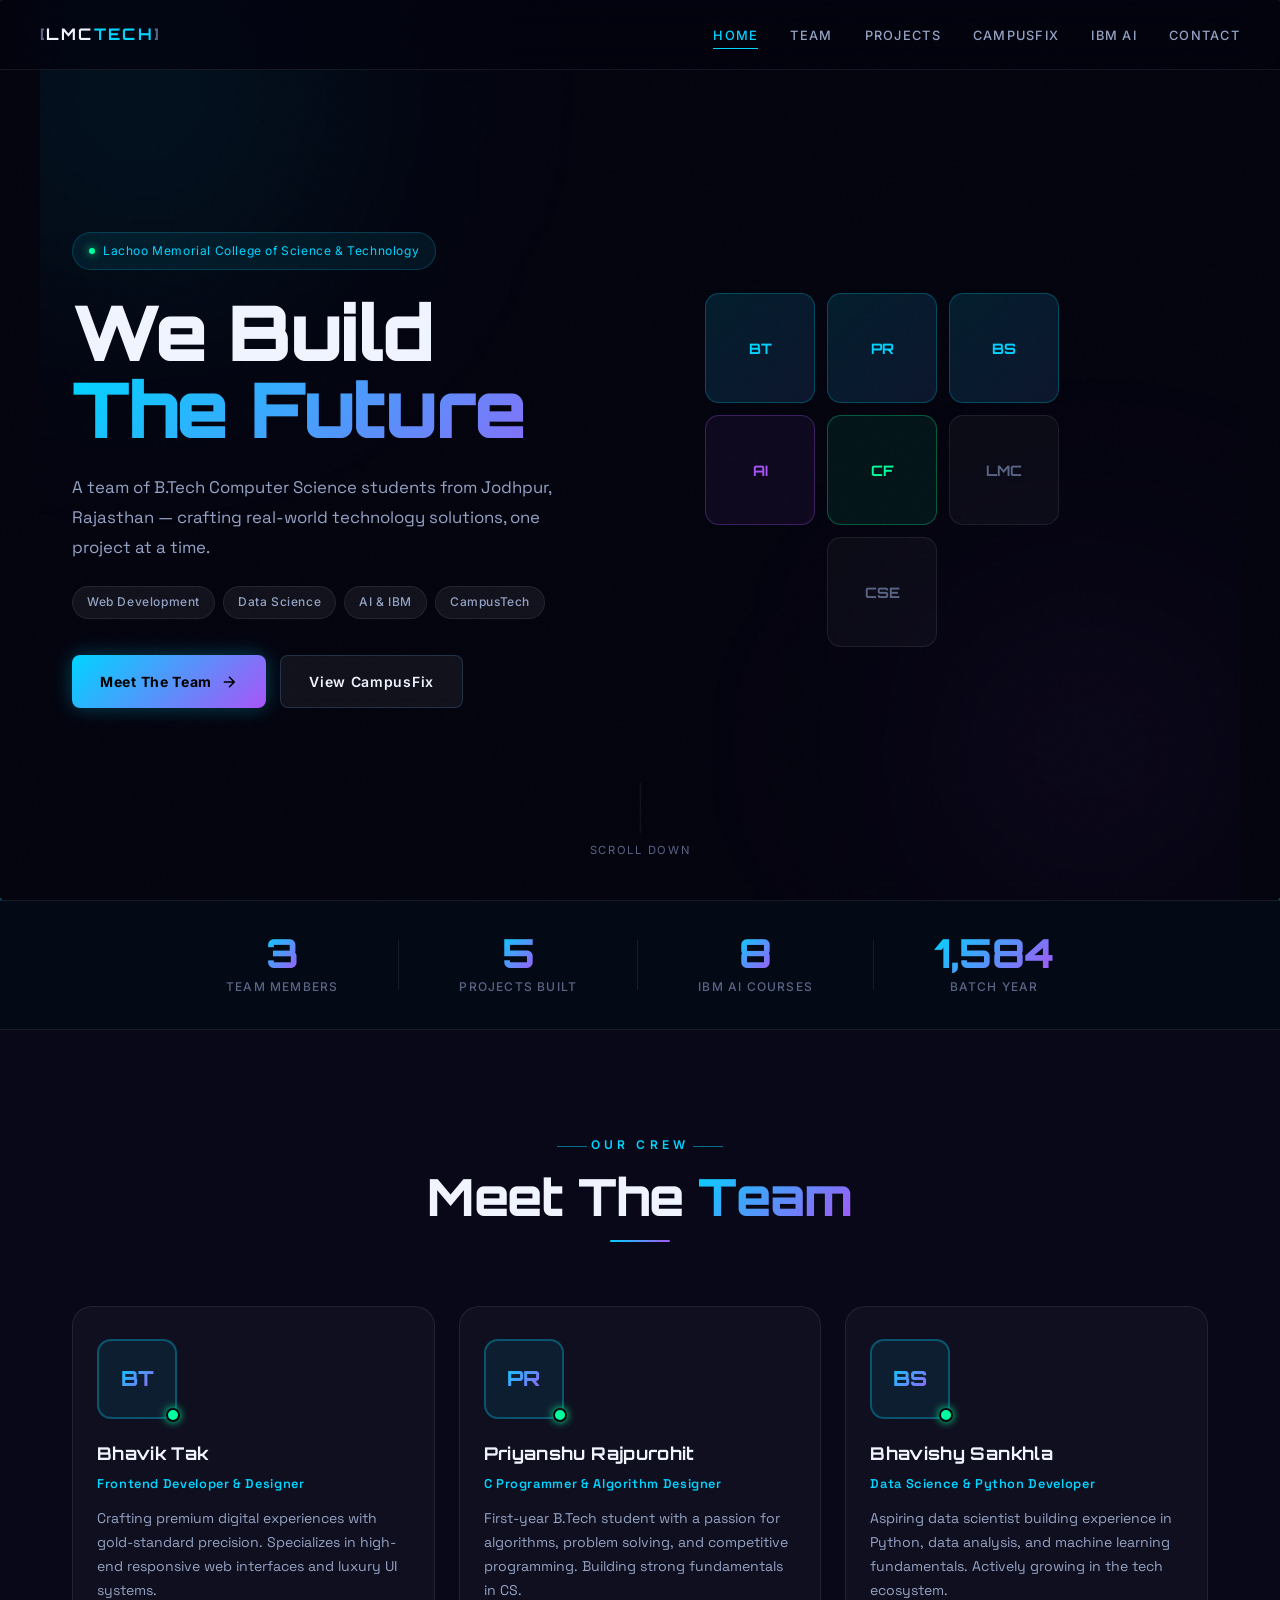
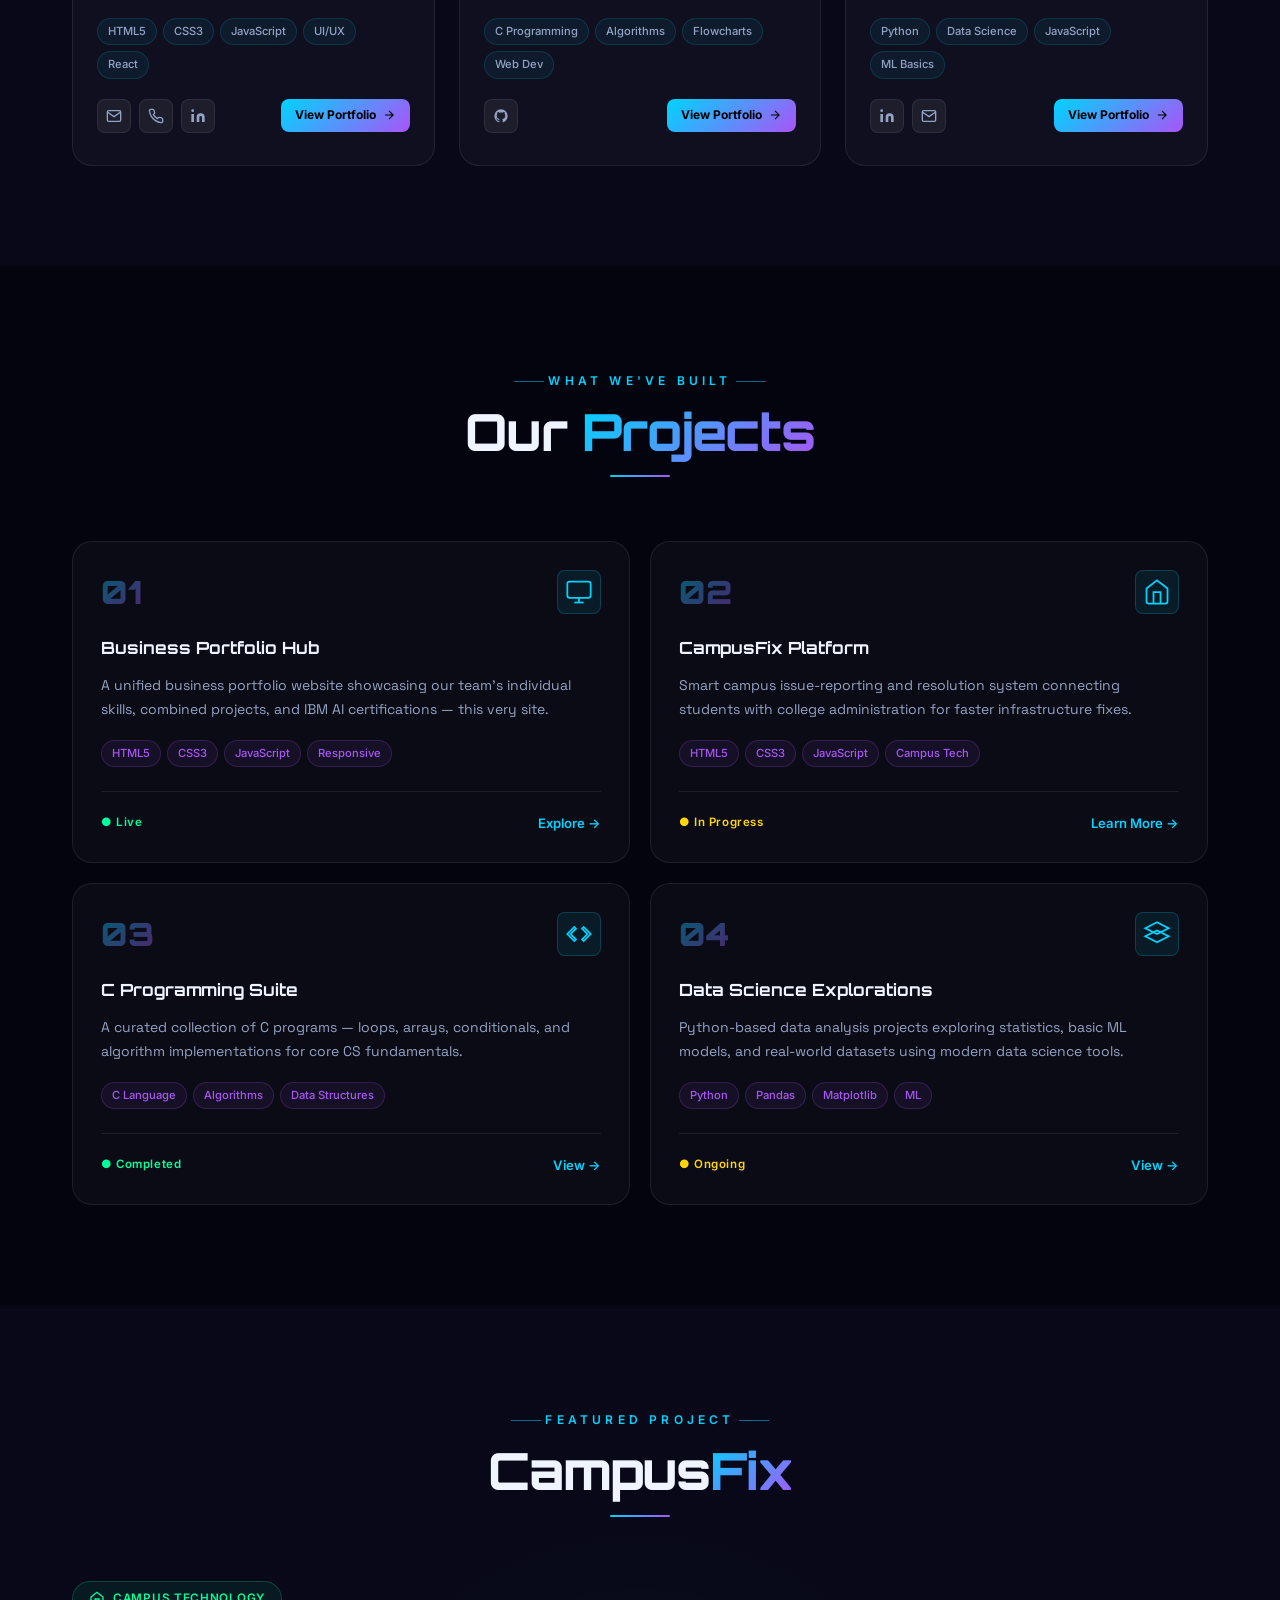
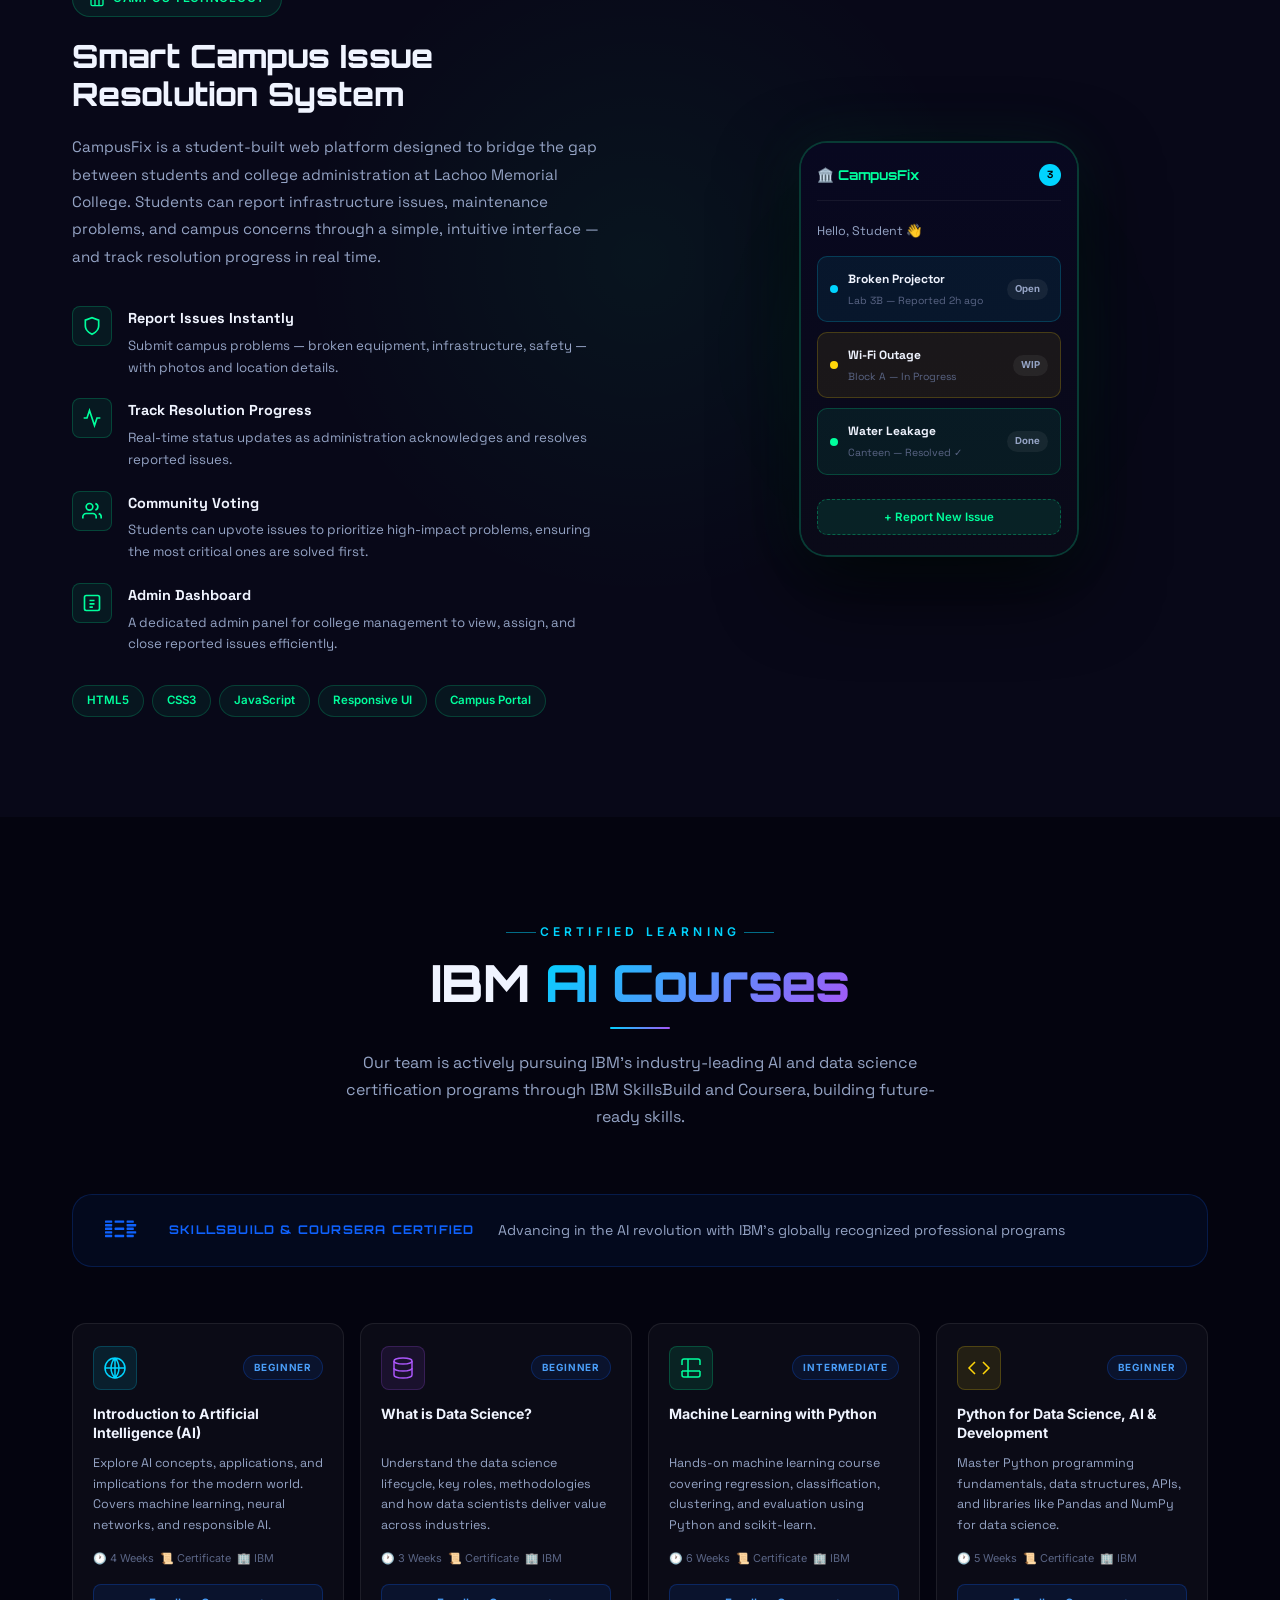
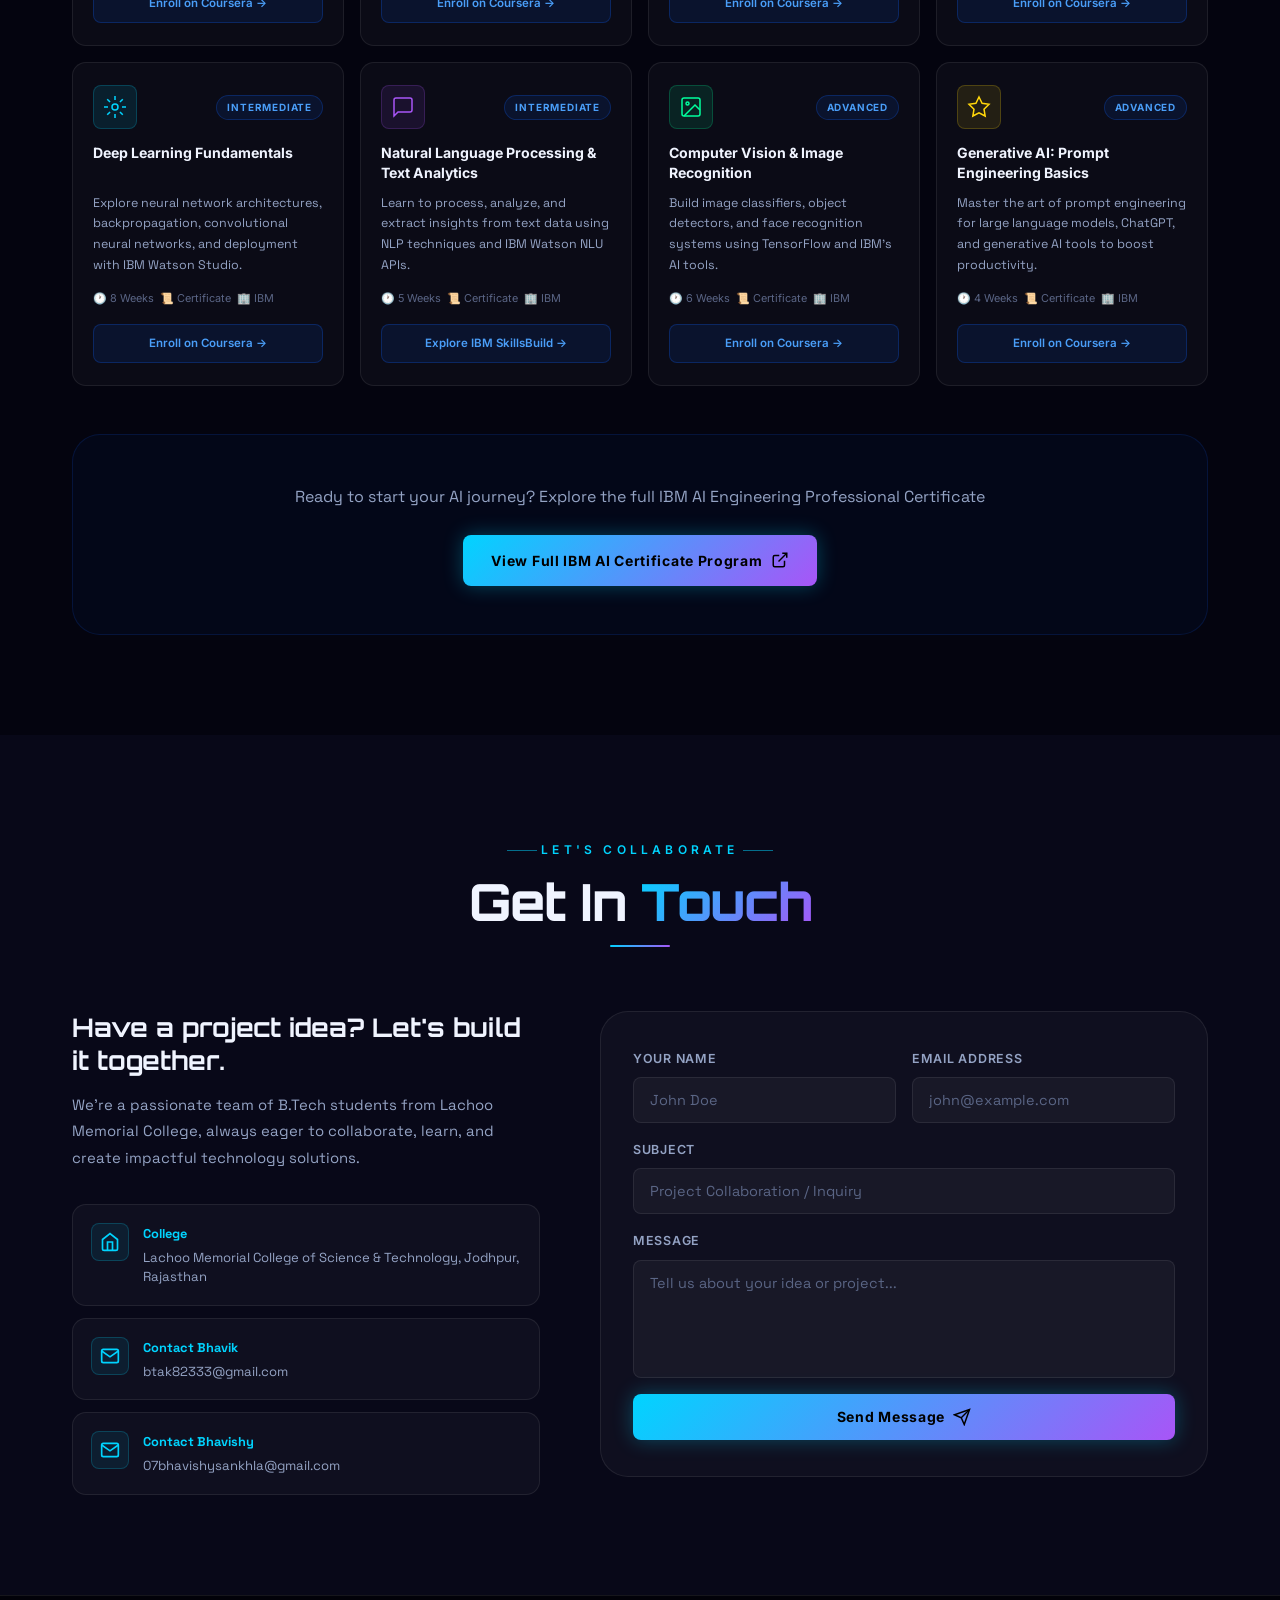
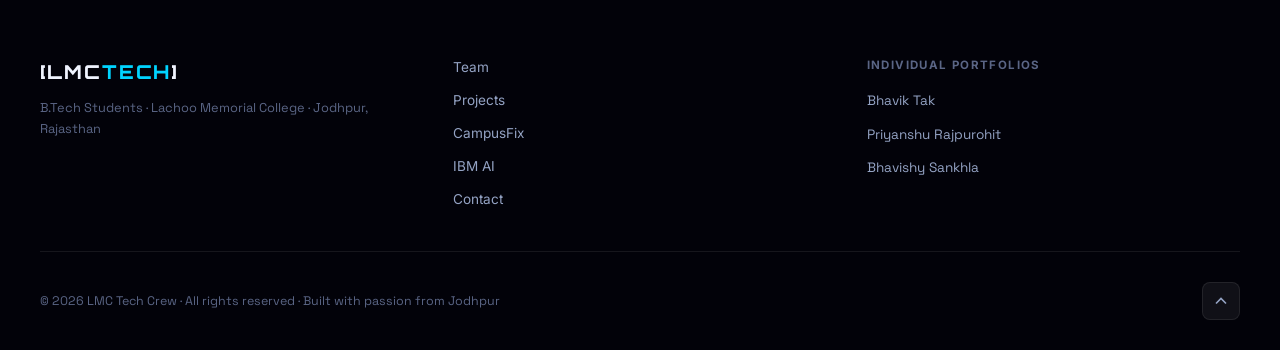
==== index.html @ cae0af3b "Add files via upload" ====
<!DOCTYPE html>
<html lang="en">

<head>
  <meta charset="UTF-8" />
  <meta name="viewport" content="width=device-width, initial-scale=1.0" />
  <title>LMC Tech Crew | B.Tech Business Portfolio — Lachoo Memorial College</title>
  <meta name="description"
    content="Business portfolio of B.Tech students from Lachoo Memorial College, Jodhpur — Bhavik Tak, Priyanshu Rajpurohit, Bhavishy Sankhla. Featuring CampusFix and IBM AI Certifications." />
  <meta name="keywords" content="Lachoo Memorial College, B.Tech, Portfolio, CampusFix, IBM AI, Jodhpur, Rajasthan" />
  <meta name="author" content="LMC Tech Crew" />

  <!-- Google Fonts -->
  <link rel="preconnect" href="https://fonts.googleapis.com" />
  <link rel="preconnect" href="https://fonts.gstatic.com" crossorigin />
  <link
    href="https://fonts.googleapis.com/css2?family=Orbitron:wght@400;500;600;700;800;900&family=Inter:wght@300;400;500;600;700&family=Space+Grotesk:wght@300;400;500;600;700&display=swap"
    rel="stylesheet" />

  <link rel="stylesheet" href="style.css" />
</head>

<body>

  <!-- ── LOADING SCREEN ─────────────────────────────────────── -->
  <div id="loader" class="loader">
    <div class="loader-hex-wrap">
      <div class="loader-hex"></div>
      <div class="loader-hex"></div>
      <div class="loader-hex"></div>
    </div>
    <p class="loader-label">LMC<span class="accent">TECH</span></p>
    <div class="loader-bar">
      <div class="loader-progress" id="loaderProgress"></div>
    </div>
  </div>

  <!-- ── CUSTOM CURSOR ──────────────────────────────────────── -->
  <div class="cursor-dot" id="cursorDot"></div>
  <div class="cursor-ring" id="cursorRing"></div>

  <!-- ── ANIMATED BG GRID ───────────────────────────────────── -->
  <canvas id="bgCanvas"></canvas>

  <!-- ── NAVBAR ─────────────────────────────────────────────── -->
  <nav class="navbar" id="navbar">
    <div class="nav-inner">
      <a href="#home" class="nav-logo" id="navLogo">
        <span class="logo-bracket">[</span>LMC<span class="logo-accent">TECH</span><span class="logo-bracket">]</span>
      </a>
      <ul class="nav-links" id="navLinks">
        <li><a href="#home" class="nav-link active" data-text="Home">Home</a></li>
        <li><a href="#team" class="nav-link" data-text="Team">Team</a></li>
        <li><a href="#projects" class="nav-link" data-text="Projects">Projects</a></li>
        <li><a href="#campusfix" class="nav-link" data-text="CampusFix">CampusFix</a></li>
        <li><a href="#ibm" class="nav-link" data-text="IBM AI">IBM AI</a></li>
        <li><a href="#contact" class="nav-link" data-text="Contact">Contact</a></li>
      </ul>
      <button class="hamburger" id="hamburger" aria-label="Toggle navigation">
        <span></span><span></span><span></span>
      </button>
    </div>
  </nav>

  <!-- ── HERO ───────────────────────────────────────────────── -->
  <section id="home" class="hero">
    <div class="hero-noise"></div>
    <div class="hero-glow hero-glow-1"></div>
    <div class="hero-glow hero-glow-2"></div>

    <div class="hero-content">
      <div class="hero-badge reveal-up">
        <span class="badge-dot"></span>
        Lachoo Memorial College of Science &amp; Technology
      </div>
      <h1 class="hero-title reveal-up">
        <span class="title-line">We Build</span>
        <span class="title-line gradient-text">The Future</span>
      </h1>
      <p class="hero-sub reveal-up">
        A team of B.Tech Computer Science students from Jodhpur, Rajasthan — crafting real-world technology solutions,
        one project at a time.
      </p>
      <div class="hero-tags reveal-up">
        <span class="hero-tag">Web Development</span>
        <span class="hero-tag">Data Science</span>
        <span class="hero-tag">AI &amp; IBM</span>
        <span class="hero-tag">CampusTech</span>
      </div>
      <div class="hero-cta reveal-up">
        <a href="#team" class="btn btn-primary" id="heroMeetTeam">
          <span>Meet The Team</span>
          <svg width="18" height="18" viewBox="0 0 24 24" fill="none" stroke="currentColor" stroke-width="2">
            <path d="M5 12h14M12 5l7 7-7 7" />
          </svg>
        </a>
        <a href="#campusfix" class="btn btn-ghost" id="heroViewProject">View CampusFix</a>
      </div>
    </div>

    <div class="hero-visual">
      <div class="hex-grid">
        <div class="hex h1 active"><span>BT</span></div>
        <div class="hex h2 active"><span>PR</span></div>
        <div class="hex h3 active"><span>BS</span></div>
        <div class="hex h4"><span>AI</span></div>
        <div class="hex h5"><span>CF</span></div>
        <div class="hex h6"><span>LMC</span></div>
        <div class="hex h7"><span>CSE</span></div>
      </div>
    </div>

    <div class="hero-scroll">
      <div class="scroll-track">
        <div class="scroll-thumb"></div>
      </div>
      <span>Scroll Down</span>
    </div>
  </section>

  <!-- ── STATS BAND ─────────────────────────────────────────── -->
  <div class="stats-band">
    <div class="stats-band-inner">
      <div class="stat-box">
        <span class="stat-num" data-target="3">0</span>
        <span class="stat-lbl">Team Members</span>
      </div>
      <div class="stat-sep"></div>
      <div class="stat-box">
        <span class="stat-num" data-target="5">0</span>
        <span class="stat-lbl">Projects Built</span>
      </div>
      <div class="stat-sep"></div>
      <div class="stat-box">
        <span class="stat-num" data-target="8">0</span>
        <span class="stat-lbl">IBM AI Courses</span>
      </div>
      <div class="stat-sep"></div>
      <div class="stat-box">
        <span class="stat-num" data-target="2025">0</span>
        <span class="stat-lbl">Batch Year</span>
      </div>
    </div>
  </div>

  <!-- ── TEAM ───────────────────────────────────────────────── -->
  <section id="team" class="section team-section">
    <div class="container">
      <div class="section-header">
        <p class="section-eyebrow">Our Crew</p>
        <h2 class="section-title">Meet The <span class="gradient-text">Team</span></h2>
        <div class="section-line"></div>
      </div>

      <div class="team-grid">

        <!-- Bhavik -->
        <div class="member-card animate-in" id="memberBhavik">
          <div class="member-card-glow"></div>
          <div class="member-avatar-wrap">
            <div class="member-avatar">
              <div class="avatar-hex">BT</div>
            </div>
            <div class="member-status online"></div>
          </div>
          <div class="member-info">
            <h3 class="member-name">Bhavik Tak</h3>
            <p class="member-role">Frontend Developer &amp; Designer</p>
            <p class="member-bio">Crafting premium digital experiences with gold-standard precision. Specializes in
              high-end responsive web interfaces and luxury UI systems.</p>
            <div class="member-skills">
              <span>HTML5</span><span>CSS3</span><span>JavaScript</span><span>UI/UX</span><span>React</span>
            </div>
            <div class="member-links">
              <a href="mailto:btak82333@gmail.com" class="member-link-btn" aria-label="Email Bhavik">
                <svg width="16" height="16" viewBox="0 0 24 24" fill="none" stroke="currentColor" stroke-width="2">
                  <path d="M4 4h16c1.1 0 2 .9 2 2v12c0 1.1-.9 2-2 2H4c-1.1 0-2-.9-2-2V6c0-1.1.9-2 2-2z" />
                  <polyline points="22,6 12,13 2,6" />
                </svg>
              </a>
              <a href="tel:+918209991955" class="member-link-btn" aria-label="Call Bhavik">
                <svg width="16" height="16" viewBox="0 0 24 24" fill="none" stroke="currentColor" stroke-width="2">
                  <path
                    d="M22 16.92v3a2 2 0 01-2.18 2 19.79 19.79 0 01-8.63-3.07 19.5 19.5 0 01-6-6A19.79 19.79 0 012.12 4.18 2 2 0 014.11 2h3a2 2 0 012 1.72c.127.96.361 1.903.7 2.81a2 2 0 01-.45 2.11L8.09 9.91a16 16 0 006 6l1.27-1.27a2 2 0 012.11-.45c.907.339 1.85.573 2.81.7A2 2 0 0122 16.92z" />
                </svg>
              </a>
              <a href="https://www.linkedin.com/in/bhavik-tak-0ba9a540b" target="_blank" class="member-link-btn"
                aria-label="LinkedIn Bhavik">
                <svg width="16" height="16" viewBox="0 0 24 24" fill="currentColor">
                  <path d="M16 8a6 6 0 016 6v7h-4v-7a2 2 0 00-2-2 2 2 0 00-2 2v7h-4v-7a6 6 0 016-6zM2 9h4v12H2z" />
                  <circle cx="4" cy="4" r="2" />
                </svg>
              </a>
<a href="../bhavik%20prtfolio/index.html" class="member-portfolio-btn" id="bhavikPortfolio" target="_blank" rel="noopener">
                View Portfolio <svg width="14" height="14" viewBox="0 0 24 24" fill="none" stroke="currentColor"
                  stroke-width="2">
                  <path d="M5 12h14M12 5l7 7-7 7" />
                </svg>
              </a>
            </div>
          </div>
        </div>

        <!-- Priyanshu -->
        <div class="member-card animate-in" id="memberPriyanshu" style="--delay:0.15s">
          <div class="member-card-glow"></div>
          <div class="member-avatar-wrap">
            <div class="member-avatar">
              <div class="avatar-hex">PR</div>
            </div>
            <div class="member-status online"></div>
          </div>
          <div class="member-info">
            <h3 class="member-name">Priyanshu Rajpurohit</h3>
            <p class="member-role">C Programmer &amp; Algorithm Designer</p>
            <p class="member-bio">First-year B.Tech student with a passion for algorithms, problem solving, and
              competitive programming. Building strong fundamentals in CS.</p>
            <div class="member-skills">
              <span>C Programming</span><span>Algorithms</span><span>Flowcharts</span><span>Web Dev</span>
            </div>
            <div class="member-links">
              <a href="https://github.com/priyanshu" target="_blank" class="member-link-btn"
                aria-label="GitHub Priyanshu">
                <svg width="16" height="16" viewBox="0 0 24 24" fill="currentColor">
                  <path
                    d="M12 2A10 10 0 002 12c0 4.42 2.87 8.17 6.84 9.5.5.08.66-.23.66-.5v-1.69c-2.77.6-3.36-1.34-3.36-1.34-.46-1.16-1.11-1.47-1.11-1.47-.91-.62.07-.6.07-.6 1 .07 1.53 1.03 1.53 1.03.87 1.52 2.34 1.07 2.91.83.09-.65.35-1.09.63-1.34-2.22-.25-4.55-1.11-4.55-4.92 0-1.11.38-2 1.03-2.71-.1-.25-.45-1.29.1-2.64 0 0 .84-.27 2.75 1.02.79-.22 1.65-.33 2.5-.33.85 0 1.71.11 2.5.33 1.91-1.29 2.75-1.02 2.75-1.02.55 1.35.2 2.39.1 2.64.65.71 1.03 1.6 1.03 2.71 0 3.82-2.34 4.66-4.57 4.91.36.31.69.92.69 1.85V21c0 .27.16.59.67.5C19.14 20.16 22 16.42 22 12A10 10 0 0012 2z" />
                </svg>
              </a>
<a href="../Priyanshu%20Portfolio/index.html" class="member-portfolio-btn" id="priyanshuPortfolio" target="_blank" rel="noopener">
                View Portfolio <svg width="14" height="14" viewBox="0 0 24 24" fill="none" stroke="currentColor"
                  stroke-width="2">
                  <path d="M5 12h14M12 5l7 7-7 7" />
                </svg>
              </a>
            </div>
          </div>
        </div>

        <!-- Bhavishy -->
        <div class="member-card animate-in" id="memberBhavishy" style="--delay:0.3s">
          <div class="member-card-glow"></div>
          <div class="member-avatar-wrap">
            <div class="member-avatar">
              <div class="avatar-hex">BS</div>
            </div>
            <div class="member-status online"></div>
          </div>
          <div class="member-info">
            <h3 class="member-name">Bhavishy Sankhla</h3>
            <p class="member-role">Data Science &amp; Python Developer</p>
            <p class="member-bio">Aspiring data scientist building experience in Python, data analysis, and machine
              learning fundamentals. Actively growing in the tech ecosystem.</p>
            <div class="member-skills">
              <span>Python</span><span>Data Science</span><span>JavaScript</span><span>ML Basics</span>
            </div>
            <div class="member-links">
              <a href="https://www.linkedin.com/in/bhavishy-sankhla-976048307" target="_blank" class="member-link-btn"
                aria-label="LinkedIn Bhavishy">
                <svg width="16" height="16" viewBox="0 0 24 24" fill="currentColor">
                  <path d="M16 8a6 6 0 016 6v7h-4v-7a2 2 0 00-2-2 2 2 0 00-2 2v7h-4v-7a6 6 0 016-6zM2 9h4v12H2z" />
                  <circle cx="4" cy="4" r="2" />
                </svg>
              </a>
              <a href="mailto:07bhavishysankhla@gmail.com" class="member-link-btn" aria-label="Email Bhavishy">
                <svg width="16" height="16" viewBox="0 0 24 24" fill="none" stroke="currentColor" stroke-width="2">
                  <path d="M4 4h16c1.1 0 2 .9 2 2v12c0 1.1-.9 2-2 2H4c-1.1 0-2-.9-2-2V6c0-1.1.9-2 2-2z" />
                  <polyline points="22,6 12,13 2,6" />
                </svg>
              </a>
<a href="../Bhavishy%20portfolio/index.html" class="member-portfolio-btn" id="bhavishyPortfolio" target="_blank" rel="noopener">
                View Portfolio <svg width="14" height="14" viewBox="0 0 24 24" fill="none" stroke="currentColor"
                  stroke-width="2">
                  <path d="M5 12h14M12 5l7 7-7 7" />
                </svg>
              </a>
            </div>
          </div>
        </div>

      </div>
    </div>
  </section>

  <!-- ── PROJECTS ────────────────────────────────────────────── -->
  <section id="projects" class="section projects-section">
    <div class="container">
      <div class="section-header">
        <p class="section-eyebrow">What We've Built</p>
        <h2 class="section-title">Our <span class="gradient-text">Projects</span></h2>
        <div class="section-line"></div>
      </div>

      <div class="projects-grid">
        <div class="project-card animate-in" id="proj1">
          <div class="project-card-top">
            <div class="project-num">01</div>
            <div class="project-icon-wrap">
              <svg width="28" height="28" viewBox="0 0 24 24" fill="none" stroke="currentColor" stroke-width="1.5">
                <rect x="2" y="3" width="20" height="14" rx="2" />
                <line x1="8" y1="21" x2="16" y2="21" />
                <line x1="12" y1="17" x2="12" y2="21" />
              </svg>
            </div>
          </div>
          <h3>Business Portfolio Hub</h3>
          <p>A unified business portfolio website showcasing our team's individual skills, combined projects, and IBM AI
            certifications — this very site.</p>
          <div class="project-tech">
            <span>HTML5</span><span>CSS3</span><span>JavaScript</span><span>Responsive</span>
          </div>
          <div class="project-footer">
            <span class="project-status live">● Live</span>
            <a href="#team" class="project-cta">Explore →</a>
          </div>
        </div>

        <div class="project-card animate-in" id="proj2" style="--delay:0.1s">
          <div class="project-card-top">
            <div class="project-num">02</div>
            <div class="project-icon-wrap">
              <svg width="28" height="28" viewBox="0 0 24 24" fill="none" stroke="currentColor" stroke-width="1.5">
                <path d="M3 9l9-7 9 7v11a2 2 0 01-2 2H5a2 2 0 01-2-2z" />
                <polyline points="9 22 9 12 15 12 15 22" />
              </svg>
            </div>
          </div>
          <h3>CampusFix Platform</h3>
          <p>Smart campus issue-reporting and resolution system connecting students with college administration for
            faster infrastructure fixes.</p>
          <div class="project-tech">
            <span>HTML5</span><span>CSS3</span><span>JavaScript</span><span>Campus Tech</span>
          </div>
          <div class="project-footer">
            <span class="project-status inprogress">● In Progress</span>
            <a href="#campusfix" class="project-cta">Learn More →</a>
          </div>
        </div>

        <div class="project-card animate-in" id="proj3" style="--delay:0.2s">
          <div class="project-card-top">
            <div class="project-num">03</div>
            <div class="project-icon-wrap">
              <svg width="28" height="28" viewBox="0 0 24 24" fill="none" stroke="currentColor" stroke-width="1.5">
                <path d="M9.4 16.6L4.8 12l4.6-4.6L8 6l-6 6 6 6 1.4-1.4zm5.2 0l4.6-4.6-4.6-4.6L16 6l6 6-6 6-1.4-1.4z" />
              </svg>
            </div>
          </div>
          <h3>C Programming Suite</h3>
          <p>A curated collection of C programs — loops, arrays, conditionals, and algorithm implementations for core CS
            fundamentals.</p>
          <div class="project-tech">
            <span>C Language</span><span>Algorithms</span><span>Data Structures</span>
          </div>
          <div class="project-footer">
            <span class="project-status live">● Completed</span>
            <a href="../Priyanshu%20Portfolio/index.html" class="project-cta">View →</a>
          </div>
        </div>

        <div class="project-card animate-in" id="proj4" style="--delay:0.3s">
          <div class="project-card-top">
            <div class="project-num">04</div>
            <div class="project-icon-wrap">
              <svg width="28" height="28" viewBox="0 0 24 24" fill="none" stroke="currentColor" stroke-width="1.5">
                <path d="M12 2L2 7l10 5 10-5-10-5zm0 7l-10 5 10 5 10-5-10-5z" />
              </svg>
            </div>
          </div>
          <h3>Data Science Explorations</h3>
          <p>Python-based data analysis projects exploring statistics, basic ML models, and real-world datasets using
            modern data science tools.</p>
          <div class="project-tech">
            <span>Python</span><span>Pandas</span><span>Matplotlib</span><span>ML</span>
          </div>
          <div class="project-footer">
            <span class="project-status inprogress">● Ongoing</span>
            <a href="../Bhavishy%20portfolio/index.html" class="project-cta">View →</a>
          </div>
        </div>
      </div>
    </div>
  </section>

  <!-- ── CAMPUSFIX ───────────────────────────────────────────── -->
  <section id="campusfix" class="section campusfix-section">
    <div class="campusfix-bg-glow"></div>
    <div class="container">
      <div class="section-header">
        <p class="section-eyebrow">Featured Project</p>
        <h2 class="section-title">Campus<span class="gradient-text">Fix</span></h2>
        <div class="section-line"></div>
      </div>

      <div class="campusfix-hero">
        <div class="campusfix-info animate-in">
          <div class="cf-badge">
            <svg width="16" height="16" viewBox="0 0 24 24" fill="none" stroke="currentColor" stroke-width="2">
              <path d="M3 9l9-7 9 7v11a2 2 0 01-2 2H5a2 2 0 01-2-2z" />
              <polyline points="9 22 9 12 15 12 15 22" />
            </svg>
            Campus Technology
          </div>
          <h3>Smart Campus Issue Resolution System</h3>
          <p>CampusFix is a student-built web platform designed to bridge the gap between students and college
            administration at Lachoo Memorial College. Students can report infrastructure issues, maintenance problems,
            and campus concerns through a simple, intuitive interface — and track resolution progress in real time.</p>

          <div class="cf-features">
            <div class="cf-feature">
              <div class="cf-feat-icon">
                <svg width="20" height="20" viewBox="0 0 24 24" fill="none" stroke="currentColor" stroke-width="2">
                  <path d="M12 22s8-4 8-10V5l-8-3-8 3v7c0 6 8 10 8 10z" />
                </svg>
              </div>
              <div>
                <h4>Report Issues Instantly</h4>
                <p>Submit campus problems — broken equipment, infrastructure, safety — with photos and location details.
                </p>
              </div>
            </div>
            <div class="cf-feature">
              <div class="cf-feat-icon">
                <svg width="20" height="20" viewBox="0 0 24 24" fill="none" stroke="currentColor" stroke-width="2">
                  <polyline points="22 12 18 12 15 21 9 3 6 12 2 12" />
                </svg>
              </div>
              <div>
                <h4>Track Resolution Progress</h4>
                <p>Real-time status updates as administration acknowledges and resolves reported issues.</p>
              </div>
            </div>
            <div class="cf-feature">
              <div class="cf-feat-icon">
                <svg width="20" height="20" viewBox="0 0 24 24" fill="none" stroke="currentColor" stroke-width="2">
                  <path d="M17 21v-2a4 4 0 00-4-4H5a4 4 0 00-4 4v2" />
                  <circle cx="9" cy="7" r="4" />
                  <path d="M23 21v-2a4 4 0 00-3-3.87M16 3.13a4 4 0 010 7.75" />
                </svg>
              </div>
              <div>
                <h4>Community Voting</h4>
                <p>Students can upvote issues to prioritize high-impact problems, ensuring the most critical ones are
                  solved first.</p>
              </div>
            </div>
            <div class="cf-feature">
              <div class="cf-feat-icon">
                <svg width="20" height="20" viewBox="0 0 24 24" fill="none" stroke="currentColor" stroke-width="2">
                  <rect x="3" y="3" width="18" height="18" rx="2" />
                  <path d="M9 9h6M9 13h6M9 17h4" />
                </svg>
              </div>
              <div>
                <h4>Admin Dashboard</h4>
                <p>A dedicated admin panel for college management to view, assign, and close reported issues
                  efficiently.</p>
              </div>
            </div>
          </div>

          <div class="cf-tech-stack">
            <span class="cf-tech">HTML5</span>
            <span class="cf-tech">CSS3</span>
            <span class="cf-tech">JavaScript</span>
            <span class="cf-tech">Responsive UI</span>
            <span class="cf-tech">Campus Portal</span>
          </div>
        </div>

        <div class="campusfix-preview animate-in" style="--delay:0.2s">
          <div class="cf-phone-mockup">
            <div class="cf-phone-screen">
              <div class="cf-app-header">
                <div class="cf-app-logo">
                  <span>🏛️</span> CampusFix
                </div>
                <div class="cf-notif">3</div>
              </div>
              <div class="cf-app-body">
                <p class="cf-app-greeting">Hello, Student 👋</p>
                <div class="cf-issue-card reported">
                  <div class="cf-issue-dot"></div>
                  <div>
                    <strong>Broken Projector</strong>
                    <p>Lab 3B — Reported 2h ago</p>
                  </div>
                  <span class="cf-badge-status">Open</span>
                </div>
                <div class="cf-issue-card progress">
                  <div class="cf-issue-dot"></div>
                  <div>
                    <strong>Wi-Fi Outage</strong>
                    <p>Block A — In Progress</p>
                  </div>
                  <span class="cf-badge-status">WIP</span>
                </div>
                <div class="cf-issue-card resolved">
                  <div class="cf-issue-dot"></div>
                  <div>
                    <strong>Water Leakage</strong>
                    <p>Canteen — Resolved ✓</p>
                  </div>
                  <span class="cf-badge-status">Done</span>
                </div>
                <button class="cf-report-btn">+ Report New Issue</button>
              </div>
            </div>
          </div>
          <div class="cf-glow-orb"></div>
        </div>
      </div>
    </div>
  </section>

  <!-- ── IBM AI COURSES ─────────────────────────────────────── -->
  <section id="ibm" class="section ibm-section">
    <div class="container">
      <div class="section-header">
        <p class="section-eyebrow">Certified Learning</p>
        <h2 class="section-title">IBM <span class="gradient-text">AI Courses</span></h2>
        <div class="section-line"></div>
        <p class="section-desc">Our team is actively pursuing IBM's industry-leading AI and data science certification
          programs through IBM SkillsBuild and Coursera, building future-ready skills.</p>
      </div>

      <div class="ibm-featured-badge animate-in">
        <div class="ibm-logo-wrap">
          <svg width="48" height="20" viewBox="0 0 80 32" fill="none" xmlns="http://www.w3.org/2000/svg">
            <rect width="12" height="4" rx="1" fill="#0F62FE" />
            <rect y="6" width="12" height="4" rx="1" fill="#0F62FE" />
            <rect y="12" width="12" height="4" rx="1" fill="#0F62FE" />
            <rect y="18" width="12" height="4" rx="1" fill="#0F62FE" />
            <rect y="24" width="12" height="4" rx="1" fill="#0F62FE" />
            <rect x="16" width="16" height="4" rx="1" fill="#0F62FE" />
            <rect x="16" y="12" width="16" height="4" rx="1" fill="#0F62FE" />
            <rect x="16" y="24" width="16" height="4" rx="1" fill="#0F62FE" />
            <rect x="36" width="12" height="4" rx="1" fill="#0F62FE" />
            <rect x="36" y="6" width="16" height="4" rx="1" fill="#0F62FE" />
            <rect x="36" y="12" width="12" height="4" rx="1" fill="#0F62FE" />
            <rect x="36" y="18" width="16" height="4" rx="1" fill="#0F62FE" />
            <rect x="36" y="24" width="12" height="4" rx="1" fill="#0F62FE" />
          </svg>
          <span class="ibm-label">SkillsBuild &amp; Coursera Certified</span>
        </div>
        <p>Advancing in the AI revolution with IBM's globally recognized professional programs</p>
      </div>

      <div class="ibm-courses-grid">

        <div class="ibm-course-card animate-in" id="ibmCourse1">
          <div class="ibm-course-header">
            <div class="ibm-course-icon ai-icon">
              <svg width="24" height="24" viewBox="0 0 24 24" fill="none" stroke="currentColor" stroke-width="1.5">
                <path
                  d="M12 2a10 10 0 100 20A10 10 0 0012 2zm0 0v20M2 12h20M12 2a15.3 15.3 0 014 10 15.3 15.3 0 01-4 10 15.3 15.3 0 01-4-10 15.3 15.3 0 014-10z" />
              </svg>
            </div>
            <div class="ibm-course-level">Beginner</div>
          </div>
          <h3>Introduction to Artificial Intelligence (AI)</h3>
          <p>Explore AI concepts, applications, and implications for the modern world. Covers machine learning, neural
            networks, and responsible AI.</p>
          <div class="ibm-course-meta">
            <span>🕐 4 Weeks</span>
            <span>📜 Certificate</span>
            <span>🏢 IBM</span>
          </div>
          <a href="https://www.coursera.org/learn/introduction-to-ai" target="_blank" class="ibm-course-btn"
            id="ibmCourse1Btn">Enroll on Coursera →</a>
        </div>

        <div class="ibm-course-card animate-in" id="ibmCourse2" style="--delay:0.08s">
          <div class="ibm-course-header">
            <div class="ibm-course-icon ds-icon">
              <svg width="24" height="24" viewBox="0 0 24 24" fill="none" stroke="currentColor" stroke-width="1.5">
                <ellipse cx="12" cy="5" rx="9" ry="3" />
                <path d="M21 12c0 1.66-4 3-9 3s-9-1.34-9-3" />
                <path d="M3 5v14c0 1.66 4 3 9 3s9-1.34 9-3V5" />
              </svg>
            </div>
            <div class="ibm-course-level">Beginner</div>
          </div>
          <h3>What is Data Science?</h3>
          <p>Understand the data science lifecycle, key roles, methodologies and how data scientists deliver value
            across industries.</p>
          <div class="ibm-course-meta">
            <span>🕐 3 Weeks</span>
            <span>📜 Certificate</span>
            <span>🏢 IBM</span>
          </div>
          <a href="https://www.coursera.org/learn/what-is-datascience" target="_blank" class="ibm-course-btn"
            id="ibmCourse2Btn">Enroll on Coursera →</a>
        </div>

        <div class="ibm-course-card animate-in" id="ibmCourse3" style="--delay:0.16s">
          <div class="ibm-course-header">
            <div class="ibm-course-icon ml-icon">
              <svg width="24" height="24" viewBox="0 0 24 24" fill="none" stroke="currentColor" stroke-width="1.5">
                <path
                  d="M9 3H5a2 2 0 00-2 2v4m6-6h10a2 2 0 012 2v4M9 3v18m0 0h10a2 2 0 002-2v-4M9 21H5a2 2 0 01-2-2v-4m0 0h18" />
              </svg>
            </div>
            <div class="ibm-course-level">Intermediate</div>
          </div>
          <h3>Machine Learning with Python</h3>
          <p>Hands-on machine learning course covering regression, classification, clustering, and evaluation using
            Python and scikit-learn.</p>
          <div class="ibm-course-meta">
            <span>🕐 6 Weeks</span>
            <span>📜 Certificate</span>
            <span>🏢 IBM</span>
          </div>
          <a href="https://www.coursera.org/learn/machine-learning-with-python" target="_blank" class="ibm-course-btn"
            id="ibmCourse3Btn">Enroll on Coursera →</a>
        </div>

        <div class="ibm-course-card animate-in" id="ibmCourse4" style="--delay:0.24s">
          <div class="ibm-course-header">
            <div class="ibm-course-icon py-icon">
              <svg width="24" height="24" viewBox="0 0 24 24" fill="none" stroke="currentColor" stroke-width="1.5">
                <polyline points="16 18 22 12 16 6" />
                <polyline points="8 6 2 12 8 18" />
              </svg>
            </div>
            <div class="ibm-course-level">Beginner</div>
          </div>
          <h3>Python for Data Science, AI &amp; Development</h3>
          <p>Master Python programming fundamentals, data structures, APIs, and libraries like Pandas and NumPy for data
            science.</p>
          <div class="ibm-course-meta">
            <span>🕐 5 Weeks</span>
            <span>📜 Certificate</span>
            <span>🏢 IBM</span>
          </div>
          <a href="https://www.coursera.org/learn/python-for-applied-data-science-ai" target="_blank"
            class="ibm-course-btn" id="ibmCourse4Btn">Enroll on Coursera →</a>
        </div>

        <div class="ibm-course-card animate-in" id="ibmCourse5" style="--delay:0.32s">
          <div class="ibm-course-header">
            <div class="ibm-course-icon dl-icon">
              <svg width="24" height="24" viewBox="0 0 24 24" fill="none" stroke="currentColor" stroke-width="1.5">
                <circle cx="12" cy="12" r="3" />
                <path
                  d="M12 1v4M12 19v4M4.22 4.22l2.83 2.83M16.95 16.95l2.83 2.83M1 12h4M19 12h4M4.22 19.78l2.83-2.83M16.95 7.05l2.83-2.83" />
              </svg>
            </div>
            <div class="ibm-course-level">Intermediate</div>
          </div>
          <h3>Deep Learning Fundamentals</h3>
          <p>Explore neural network architectures, backpropagation, convolutional neural networks, and deployment with
            IBM Watson Studio.</p>
          <div class="ibm-course-meta">
            <span>🕐 8 Weeks</span>
            <span>📜 Certificate</span>
            <span>🏢 IBM</span>
          </div>
          <a href="https://www.coursera.org/learn/introduction-to-deep-learning-with-keras" target="_blank"
            class="ibm-course-btn" id="ibmCourse5Btn">Enroll on Coursera →</a>
        </div>

        <div class="ibm-course-card animate-in" id="ibmCourse6" style="--delay:0.4s">
          <div class="ibm-course-header">
            <div class="ibm-course-icon nlp-icon">
              <svg width="24" height="24" viewBox="0 0 24 24" fill="none" stroke="currentColor" stroke-width="1.5">
                <path d="M21 15a2 2 0 01-2 2H7l-4 4V5a2 2 0 012-2h14a2 2 0 012 2z" />
              </svg>
            </div>
            <div class="ibm-course-level">Intermediate</div>
          </div>
          <h3>Natural Language Processing &amp; Text Analytics</h3>
          <p>Learn to process, analyze, and extract insights from text data using NLP techniques and IBM Watson NLU
            APIs.</p>
          <div class="ibm-course-meta">
            <span>🕐 5 Weeks</span>
            <span>📜 Certificate</span>
            <span>🏢 IBM</span>
          </div>
          <a href="https://skillsbuild.org" target="_blank" class="ibm-course-btn" id="ibmCourse6Btn">Explore IBM
            SkillsBuild →</a>
        </div>

        <div class="ibm-course-card animate-in" id="ibmCourse7" style="--delay:0.48s">
          <div class="ibm-course-header">
            <div class="ibm-course-icon cv-icon">
              <svg width="24" height="24" viewBox="0 0 24 24" fill="none" stroke="currentColor" stroke-width="1.5">
                <rect x="3" y="3" width="18" height="18" rx="2" />
                <circle cx="8.5" cy="8.5" r="1.5" />
                <polyline points="21 15 16 10 5 21" />
              </svg>
            </div>
            <div class="ibm-course-level">Advanced</div>
          </div>
          <h3>Computer Vision &amp; Image Recognition</h3>
          <p>Build image classifiers, object detectors, and face recognition systems using TensorFlow and IBM's AI
            tools.</p>
          <div class="ibm-course-meta">
            <span>🕐 6 Weeks</span>
            <span>📜 Certificate</span>
            <span>🏢 IBM</span>
          </div>
          <a href="https://www.coursera.org/learn/introduction-computer-vision-watson-opencv" target="_blank"
            class="ibm-course-btn" id="ibmCourse7Btn">Enroll on Coursera →</a>
        </div>

        <div class="ibm-course-card animate-in" id="ibmCourse8" style="--delay:0.56s">
          <div class="ibm-course-header">
            <div class="ibm-course-icon gen-icon">
              <svg width="24" height="24" viewBox="0 0 24 24" fill="none" stroke="currentColor" stroke-width="1.5">
                <path
                  d="M12 2l3.09 6.26L22 9.27l-5 4.87 1.18 6.88L12 17.77l-6.18 3.25L7 14.14 2 9.27l6.91-1.01L12 2z" />
              </svg>
            </div>
            <div class="ibm-course-level">Advanced</div>
          </div>
          <h3>Generative AI: Prompt Engineering Basics</h3>
          <p>Master the art of prompt engineering for large language models, ChatGPT, and generative AI tools to boost
            productivity.</p>
          <div class="ibm-course-meta">
            <span>🕐 4 Weeks</span>
            <span>📜 Certificate</span>
            <span>🏢 IBM</span>
          </div>
          <a href="https://www.coursera.org/learn/generative-ai-prompt-engineering-for-everyone" target="_blank"
            class="ibm-course-btn" id="ibmCourse8Btn">Enroll on Coursera →</a>
        </div>

      </div>

      <div class="ibm-cta-wrap animate-in">
        <p>Ready to start your AI journey? Explore the full IBM AI Engineering Professional Certificate</p>
        <a href="https://www.coursera.org/professional-certificates/ai-engineer" target="_blank" class="btn btn-primary"
          id="ibmFullCert">
          <span>View Full IBM AI Certificate Program</span>
          <svg width="18" height="18" viewBox="0 0 24 24" fill="none" stroke="currentColor" stroke-width="2">
            <path d="M18 13v6a2 2 0 01-2 2H5a2 2 0 01-2-2V8a2 2 0 012-2h6" />
            <polyline points="15 3 21 3 21 9" />
            <line x1="10" y1="14" x2="21" y2="3" />
          </svg>
        </a>
      </div>
    </div>
  </section>

  <!-- ── CONTACT ─────────────────────────────────────────────── -->
  <section id="contact" class="section contact-section">
    <div class="container">
      <div class="section-header">
        <p class="section-eyebrow">Let's Collaborate</p>
        <h2 class="section-title">Get In <span class="gradient-text">Touch</span></h2>
        <div class="section-line"></div>
      </div>

      <div class="contact-grid">
        <div class="contact-left animate-in">
          <h3>Have a project idea? Let's build it together.</h3>
          <p>We're a passionate team of B.Tech students from Lachoo Memorial College, always eager to collaborate,
            learn, and create impactful technology solutions.</p>

          <div class="contact-cards">
            <div class="contact-card">
              <div class="contact-card-icon">
                <svg width="20" height="20" viewBox="0 0 24 24" fill="none" stroke="currentColor" stroke-width="2">
                  <path d="M3 9l9-7 9 7v11a2 2 0 01-2 2H5a2 2 0 01-2-2z" />
                  <polyline points="9 22 9 12 15 12 15 22" />
                </svg>
              </div>
              <div>
                <h4>College</h4>
                <p>Lachoo Memorial College of Science &amp; Technology, Jodhpur, Rajasthan</p>
              </div>
            </div>
            <div class="contact-card">
              <div class="contact-card-icon">
                <svg width="20" height="20" viewBox="0 0 24 24" fill="none" stroke="currentColor" stroke-width="2">
                  <path d="M4 4h16c1.1 0 2 .9 2 2v12c0 1.1-.9 2-2 2H4c-1.1 0-2-.9-2-2V6c0-1.1.9-2 2-2z" />
                  <polyline points="22,6 12,13 2,6" />
                </svg>
              </div>
              <div>
                <h4>Contact Bhavik</h4>
                <p>btak82333@gmail.com</p>
              </div>
            </div>
            <div class="contact-card">
              <div class="contact-card-icon">
                <svg width="20" height="20" viewBox="0 0 24 24" fill="none" stroke="currentColor" stroke-width="2">
                  <path d="M4 4h16c1.1 0 2 .9 2 2v12c0 1.1-.9 2-2 2H4c-1.1 0-2-.9-2-2V6c0-1.1.9-2 2-2z" />
                  <polyline points="22,6 12,13 2,6" />
                </svg>
              </div>
              <div>
                <h4>Contact Bhavishy</h4>
                <p>07bhavishysankhla@gmail.com</p>
              </div>
            </div>
          </div>
        </div>

        <div class="contact-right animate-in" style="--delay:0.2s">
          <form class="contact-form" id="contactForm" novalidate>
            <div class="form-row">
              <div class="form-group">
                <label for="cfName">Your Name</label>
                <input type="text" id="cfName" name="name" placeholder="John Doe" required />
              </div>
              <div class="form-group">
                <label for="cfEmail">Email Address</label>
                <input type="email" id="cfEmail" name="email" placeholder="john@example.com" required />
              </div>
            </div>
            <div class="form-group">
              <label for="cfSubject">Subject</label>
              <input type="text" id="cfSubject" name="subject" placeholder="Project Collaboration / Inquiry" required />
            </div>
            <div class="form-group">
              <label for="cfMessage">Message</label>
              <textarea id="cfMessage" name="message" rows="5" placeholder="Tell us about your idea or project..."
                required></textarea>
            </div>
            <button type="submit" class="btn btn-primary full-w" id="cfSubmit">
              <span id="cfBtnText">Send Message</span>
              <svg width="18" height="18" viewBox="0 0 24 24" fill="none" stroke="currentColor" stroke-width="2">
                <line x1="22" y1="2" x2="11" y2="13" />
                <polygon points="22 2 15 22 11 13 2 9 22 2" />
              </svg>
            </button>
            <div class="form-feedback" id="cfFeedback"></div>
          </form>
        </div>
      </div>
    </div>
  </section>

  <!-- ── FOOTER ──────────────────────────────────────────────── -->
  <footer class="footer">
    <div class="footer-top">
      <div class="footer-brand">
        <span class="footer-logo">[LMC<span class="accent">TECH</span>]</span>
        <p>B.Tech Students · Lachoo Memorial College · Jodhpur, Rajasthan</p>
      </div>
      <div class="footer-nav">
        <a href="#team">Team</a>
        <a href="#projects">Projects</a>
        <a href="#campusfix">CampusFix</a>
        <a href="#ibm">IBM AI</a>
        <a href="#contact">Contact</a>
      </div>
      <div class="footer-portfolio-links">
        <p>Individual Portfolios</p>
<a href="../bhavik%20prtfolio/index.html" target="_blank" rel="noopener">Bhavik Tak</a>
<a href="../Priyanshu%20Portfolio/index.html" target="_blank" rel="noopener">Priyanshu Rajpurohit</a>
<a href="../Bhavishy%20portfolio/index.html" target="_blank" rel="noopener">Bhavishy Sankhla</a>
      </div>
    </div>
    <div class="footer-bottom">
      <p>© 2026 LMC Tech Crew · All rights reserved · Built with passion from Jodhpur</p>
      <a href="#home" class="back-to-top" id="backTop" aria-label="Back to top">
        <svg width="20" height="20" viewBox="0 0 24 24" fill="none" stroke="currentColor" stroke-width="2">
          <polyline points="18 15 12 9 6 15" />
        </svg>
      </a>
    </div>
  </footer>

  <script src="script.js"></script>
</body>

</html>
---- style.css ----
/* ═══════════════════════════════════════════════════════════════
   LMC TECH CREW — BUSINESS PORTFOLIO
   Theme: Deep Space Neon Cyberpunk
   ═══════════════════════════════════════════════════════════════ */

/* ── TOKENS ──────────────────────────────────────────────────── */
:root {
  --clr-bg:          #04040f;
  --clr-bg2:         #080818;
  --clr-surface:     rgba(255,255,255,0.03);
  --clr-surface2:    rgba(255,255,255,0.06);
  --clr-border:      rgba(255,255,255,0.08);
  --clr-border2:     rgba(99,179,237,0.2);

  --clr-primary:     #00d4ff;
  --clr-primary2:    #0099cc;
  --clr-accent:      #a855f7;
  --clr-accent2:     #7c3aed;
  --clr-green:       #00ff9d;
  --clr-yellow:      #ffd60a;
  --clr-ibm:         #0F62FE;

  --clr-text:        #f0f4ff;
  --clr-text2:       #94a3c4;
  --clr-text3:       #5a6585;

  --grad-primary:    linear-gradient(135deg, #00d4ff, #a855f7);
  --grad-card:       linear-gradient(160deg, rgba(0,212,255,0.05) 0%, rgba(168,85,247,0.05) 100%);
  --grad-hero:       radial-gradient(ellipse 80% 60% at 50% -20%, rgba(0,212,255,0.15), transparent);

  --font-display:    'Orbitron', sans-serif;
  --font-body:       'Space Grotesk', sans-serif;
  --font-ui:         'Inter', sans-serif;

  --radius-sm:       8px;
  --radius-md:       14px;
  --radius-lg:       20px;
  --radius-xl:       28px;

  --shadow-glow:     0 0 40px rgba(0,212,255,0.15);
  --shadow-card:     0 8px 40px rgba(0,0,0,0.6);
  --transition:      0.3s cubic-bezier(0.4,0,0.2,1);
}

/* ── RESET ───────────────────────────────────────────────────── */
*, *::before, *::after { box-sizing: border-box; margin: 0; padding: 0; }
html { scroll-behavior: smooth; font-size: 16px; }
body {
  background-color: var(--clr-bg);
  color: var(--clr-text);
  font-family: var(--font-body);
  line-height: 1.7;
  overflow-x: hidden;
}
a { text-decoration: none; color: inherit; }
ul { list-style: none; }
img { max-width: 100%; }
button { border: none; background: none; cursor: pointer; font-family: inherit; }
input, textarea { font-family: inherit; }

/* Scrollbar */
::-webkit-scrollbar { width: 5px; }
::-webkit-scrollbar-track { background: var(--clr-bg); }
::-webkit-scrollbar-thumb { background: var(--clr-primary2); border-radius: 10px; }

/* Selection */
::selection { background: rgba(0,212,255,0.25); color: #fff; }

/* ── CANVAS ──────────────────────────────────────────────────── */
#bgCanvas {
  position: fixed;
  inset: 0;
  z-index: 0;
  pointer-events: none;
  opacity: 0.4;
}

/* ── LOADER ──────────────────────────────────────────────────── */
.loader {
  position: fixed;
  inset: 0;
  z-index: 9999;
  background: var(--clr-bg);
  display: flex;
  flex-direction: column;
  align-items: center;
  justify-content: center;
  gap: 20px;
  transition: opacity 0.5s ease, visibility 0.5s ease;
}
.loader.hidden { opacity: 0; visibility: hidden; }

.loader-hex-wrap {
  display: flex;
  gap: 8px;
}
.loader-hex {
  width: 14px; height: 14px;
  background: var(--clr-primary);
  border-radius: 3px;
  animation: hexPulse 1.2s ease-in-out infinite;
}
.loader-hex:nth-child(2) { animation-delay: 0.2s; background: var(--clr-accent); }
.loader-hex:nth-child(3) { animation-delay: 0.4s; }
@keyframes hexPulse {
  0%,100% { transform: scale(1); opacity: 0.5; }
  50% { transform: scale(1.4); opacity: 1; }
}
.loader-label {
  font-family: var(--font-display);
  font-size: 1.2rem;
  letter-spacing: 0.4em;
  color: var(--clr-text2);
}
.loader-label .accent { color: var(--clr-primary); }
.loader-bar {
  width: 200px; height: 2px;
  background: rgba(255,255,255,0.1);
  border-radius: 2px;
  overflow: hidden;
}
.loader-progress {
  height: 100%;
  background: var(--grad-primary);
  border-radius: 2px;
  width: 0%;
  transition: width 0.1s linear;
}

/* ── CURSOR ──────────────────────────────────────────────────── */
.cursor-dot, .cursor-ring {
  position: fixed;
  border-radius: 50%;
  pointer-events: none;
  z-index: 9998;
  transform: translate(-50%, -50%);
  transition: opacity 0.3s;
}
.cursor-dot {
  width: 6px; height: 6px;
  background: var(--clr-primary);
  box-shadow: 0 0 10px var(--clr-primary);
  transition: transform 0.1s;
}
.cursor-ring {
  width: 36px; height: 36px;
  border: 1.5px solid rgba(0,212,255,0.5);
  transition: transform 0.15s ease, width 0.3s, height 0.3s, border-color 0.3s;
}
body:not(:hover) .cursor-dot,
body:not(:hover) .cursor-ring { opacity: 0; }
@media (hover: none) { .cursor-dot, .cursor-ring { display: none; } }

/* ── NAVBAR ──────────────────────────────────────────────────── */
.navbar {
  position: fixed;
  top: 0; left: 0; right: 0;
  z-index: 500;
  padding: 0 2rem;
  height: 70px;
  display: flex;
  align-items: center;
  background: rgba(4,4,15,0.7);
  backdrop-filter: blur(20px);
  -webkit-backdrop-filter: blur(20px);
  border-bottom: 1px solid var(--clr-border);
  transition: background var(--transition);
}
.navbar.scrolled {
  background: rgba(4,4,15,0.95);
  box-shadow: 0 4px 30px rgba(0,0,0,0.5);
}
.nav-inner {
  width: 100%; max-width: 1200px; margin: 0 auto;
  display: flex; align-items: center; justify-content: space-between;
}
.nav-logo {
  font-family: var(--font-display);
  font-size: 1rem;
  font-weight: 700;
  letter-spacing: 0.15em;
  color: var(--clr-text);
  transition: color var(--transition);
}
.logo-bracket { color: var(--clr-text3); }
.logo-accent { color: var(--clr-primary); }
.nav-logo:hover { color: var(--clr-primary); }

.nav-links {
  display: flex;
  align-items: center;
  gap: 2rem;
}
.nav-link {
  font-family: var(--font-ui);
  font-size: 0.8rem;
  font-weight: 500;
  letter-spacing: 0.1em;
  text-transform: uppercase;
  color: var(--clr-text2);
  position: relative;
  transition: color var(--transition);
  padding: 4px 0;
}
.nav-link::after {
  content: '';
  position: absolute;
  bottom: -2px; left: 0; right: 100%;
  height: 1px;
  background: var(--clr-primary);
  transition: right var(--transition);
}
.nav-link:hover,
.nav-link.active {
  color: var(--clr-primary);
}
.nav-link:hover::after,
.nav-link.active::after { right: 0; }

.hamburger {
  display: none;
  flex-direction: column;
  gap: 5px;
  padding: 4px;
}
.hamburger span {
  display: block;
  width: 24px; height: 2px;
  background: var(--clr-text2);
  border-radius: 2px;
  transition: var(--transition);
}
.hamburger.active span:nth-child(1) { transform: translateY(7px) rotate(45deg); }
.hamburger.active span:nth-child(2) { opacity: 0; }
.hamburger.active span:nth-child(3) { transform: translateY(-7px) rotate(-45deg); }

/* ── LAYOUT ──────────────────────────────────────────────────── */
.container {
  max-width: 1200px;
  margin: 0 auto;
  padding: 0 2rem;
  position: relative;
  z-index: 1;
}
.section {
  padding: 100px 0;
  position: relative;
}

/* ── BUTTONS ─────────────────────────────────────────────────── */
.btn {
  display: inline-flex;
  align-items: center;
  gap: 8px;
  padding: 14px 28px;
  border-radius: var(--radius-sm);
  font-family: var(--font-ui);
  font-size: 0.875rem;
  font-weight: 600;
  letter-spacing: 0.05em;
  cursor: pointer;
  transition: var(--transition);
  position: relative;
  overflow: hidden;
}
.btn::before {
  content: '';
  position: absolute;
  inset: 0;
  background: rgba(255,255,255,0.1);
  opacity: 0;
  transition: opacity var(--transition);
}
.btn:hover::before { opacity: 1; }

.btn-primary {
  background: var(--grad-primary);
  color: #000;
  font-weight: 700;
  box-shadow: 0 0 20px rgba(0,212,255,0.3);
}
.btn-primary:hover {
  box-shadow: 0 0 35px rgba(0,212,255,0.5);
  transform: translateY(-2px);
}
.btn-ghost {
  background: var(--clr-surface2);
  color: var(--clr-text);
  border: 1px solid var(--clr-border2);
  backdrop-filter: blur(10px);
}
.btn-ghost:hover {
  border-color: var(--clr-primary);
  color: var(--clr-primary);
  transform: translateY(-2px);
}
.full-w { width: 100%; justify-content: center; }

/* ── SECTION HEADER ──────────────────────────────────────────── */
.section-header {
  text-align: center;
  margin-bottom: 64px;
}
.section-eyebrow {
  display: inline-block;
  font-family: var(--font-ui);
  font-size: 0.75rem;
  font-weight: 600;
  letter-spacing: 0.35em;
  text-transform: uppercase;
  color: var(--clr-primary);
  margin-bottom: 12px;
  position: relative;
  padding: 0 20px;
}
.section-eyebrow::before,
.section-eyebrow::after {
  content: '';
  position: absolute;
  top: 50%;
  width: 30px; height: 1px;
  background: var(--clr-primary);
  opacity: 0.5;
}
.section-eyebrow::before { right: 100%; margin-right: -16px; }
.section-eyebrow::after  { left: 100%; margin-left: -16px; }

.section-title {
  font-family: var(--font-display);
  font-size: clamp(2rem, 4vw, 3.2rem);
  font-weight: 800;
  letter-spacing: -0.02em;
  line-height: 1.1;
  color: var(--clr-text);
  margin-bottom: 16px;
}
.gradient-text {
  background: var(--grad-primary);
  -webkit-background-clip: text;
  -webkit-text-fill-color: transparent;
  background-clip: text;
}
.section-line {
  width: 60px; height: 2px;
  background: var(--grad-primary);
  margin: 16px auto 0;
  border-radius: 2px;
}
.section-desc {
  max-width: 600px;
  margin: 20px auto 0;
  color: var(--clr-text2);
  font-size: 1rem;
  line-height: 1.7;
}

/* ── REVEAL ANIMATIONS ───────────────────────────────────────── */
.reveal-up, .animate-in {
  opacity: 0;
  transform: translateY(32px);
  transition: opacity 0.7s cubic-bezier(0.4,0,0.2,1), transform 0.7s cubic-bezier(0.4,0,0.2,1);
  transition-delay: var(--delay, 0s);
}
.reveal-up.visible, .animate-in.visible {
  opacity: 1;
  transform: translateY(0);
}

/* ═══════════════════════════════════════════════════════════════
   HERO
   ═══════════════════════════════════════════════════════════════ */
.hero {
  min-height: 100vh;
  display: flex;
  align-items: center;
  position: relative;
  overflow: hidden;
  padding: 120px 2rem 80px;
  max-width: 1200px;
  margin: 0 auto;
}

.hero-noise {
  position: fixed;
  inset: 0;
  background-image: url("data:image/svg+xml,%3Csvg viewBox='0 0 256 256' xmlns='http://www.w3.org/2000/svg'%3E%3Cfilter id='noise'%3E%3CfeTurbulence type='fractalNoise' baseFrequency='0.9' numOctaves='4' stitchTiles='stitch'/%3E%3C/filter%3E%3Crect width='100%25' height='100%25' filter='url(%23noise)' opacity='0.04'/%3E%3C/svg%3E");
  pointer-events: none;
  z-index: 0;
  opacity: 0.35;
}
.hero-glow {
  position: absolute;
  border-radius: 50%;
  filter: blur(120px);
  pointer-events: none;
  z-index: 0;
}
.hero-glow-1 {
  width: 600px; height: 600px;
  background: radial-gradient(circle, rgba(0,212,255,0.12) 0%, transparent 70%);
  top: -200px; left: -200px;
}
.hero-glow-2 {
  width: 500px; height: 500px;
  background: radial-gradient(circle, rgba(168,85,247,0.1) 0%, transparent 70%);
  bottom: -100px; right: -100px;
}

.hero-content {
  flex: 1;
  position: relative;
  z-index: 1;
  max-width: 600px;
}
.hero-badge {
  display: inline-flex;
  align-items: center;
  gap: 8px;
  padding: 8px 16px;
  background: rgba(0,212,255,0.08);
  border: 1px solid rgba(0,212,255,0.2);
  border-radius: 100px;
  font-size: 0.75rem;
  font-family: var(--font-ui);
  color: var(--clr-primary);
  letter-spacing: 0.05em;
  margin-bottom: 24px;
}
.badge-dot {
  width: 6px; height: 6px;
  background: var(--clr-green);
  border-radius: 50%;
  box-shadow: 0 0 8px var(--clr-green);
  animation: blink 2s ease infinite;
}
@keyframes blink {
  0%,100% { opacity: 1; }
  50% { opacity: 0.3; }
}

.hero-title {
  font-family: var(--font-display);
  font-size: clamp(2.8rem, 6vw, 5.5rem);
  font-weight: 900;
  line-height: 1.0;
  letter-spacing: -0.03em;
  margin-bottom: 24px;
}
.title-line { display: block; }
.title-line.gradient-text {
  background: var(--grad-primary);
  -webkit-background-clip: text;
  -webkit-text-fill-color: transparent;
  background-clip: text;
}

.hero-sub {
  font-size: 1.05rem;
  color: var(--clr-text2);
  line-height: 1.8;
  margin-bottom: 24px;
  max-width: 500px;
}
.hero-tags {
  display: flex;
  flex-wrap: wrap;
  gap: 8px;
  margin-bottom: 36px;
}
.hero-tag {
  padding: 5px 14px;
  background: var(--clr-surface2);
  border: 1px solid var(--clr-border);
  border-radius: 100px;
  font-size: 0.75rem;
  font-family: var(--font-ui);
  font-weight: 500;
  color: var(--clr-text2);
  letter-spacing: 0.05em;
}
.hero-cta {
  display: flex;
  gap: 14px;
  flex-wrap: wrap;
}

/* Hero Visual — Hex Grid */
.hero-visual {
  position: relative;
  z-index: 1;
  flex: 0 0 420px;
  display: flex;
  align-items: center;
  justify-content: center;
}
.hex-grid {
  display: grid;
  grid-template-columns: repeat(3, 110px);
  grid-template-rows: repeat(3, 110px);
  gap: 12px;
  transform: rotate(0deg);
}
.hex {
  display: flex;
  align-items: center;
  justify-content: center;
  background: var(--clr-surface);
  border: 1px solid var(--clr-border);
  border-radius: var(--radius-md);
  font-family: var(--font-display);
  font-size: 0.9rem;
  font-weight: 700;
  color: var(--clr-text3);
  position: relative;
  overflow: hidden;
  transition: var(--transition);
  animation: hexFloat 6s ease-in-out infinite;
}
.hex:nth-child(2) { animation-delay: -2s; }
.hex:nth-child(3) { animation-delay: -4s; }
.hex:nth-child(4) { animation-delay: -1s; }
.hex:nth-child(5) { animation-delay: -3s; }
.hex:nth-child(6) { animation-delay: -5s; }

@keyframes hexFloat {
  0%,100% { transform: translateY(0); }
  50% { transform: translateY(-8px); }
}
.hex.active {
  background: rgba(0,212,255,0.07);
  border-color: rgba(0,212,255,0.3);
  color: var(--clr-primary);
}
.hex.active::before {
  content: '';
  position: absolute;
  inset: 0;
  background: var(--grad-primary);
  opacity: 0.06;
}
.hex.h1 { grid-column: 1; grid-row: 1; }
.hex.h2 { grid-column: 2; grid-row: 1; animation-delay: -1.5s; }
.hex.h3 { grid-column: 3; grid-row: 1; animation-delay: -3s; }
.hex.h4 { grid-column: 1; grid-row: 2; animation-delay: -0.5s; background: rgba(168,85,247,0.07); border-color: rgba(168,85,247,0.3); color: var(--clr-accent); }
.hex.h5 { grid-column: 2; grid-row: 2; animation-delay: -2.5s; background: rgba(0,255,157,0.07); border-color: rgba(0,255,157,0.3); color: var(--clr-green); }
.hex.h6 { grid-column: 3; grid-row: 2; animation-delay: -4.5s; }
.hex.h7 { grid-column: 2; grid-row: 3; animation-delay: -1s; }

.hex span { position: relative; z-index: 1; }

/* Hero Scroll */
.hero-scroll {
  position: absolute;
  bottom: 40px;
  left: 50%;
  transform: translateX(-50%);
  display: flex;
  flex-direction: column;
  align-items: center;
  gap: 8px;
  font-family: var(--font-ui);
  font-size: 0.7rem;
  letter-spacing: 0.15em;
  text-transform: uppercase;
  color: var(--clr-text3);
  z-index: 1;
}
.scroll-track {
  width: 1px; height: 50px;
  background: var(--clr-border);
  position: relative;
  overflow: hidden;
}
.scroll-thumb {
  width: 100%; height: 30%;
  background: var(--clr-primary);
  position: absolute;
  top: -30%;
  animation: scrollSlide 2s ease-in-out infinite;
}
@keyframes scrollSlide {
  0% { top: -30%; }
  100% { top: 130%; }
}

/* ═══════════════════════════════════════════════════════════════
   STATS BAND
   ═══════════════════════════════════════════════════════════════ */
.stats-band {
  background: rgba(0,212,255,0.03);
  border-top: 1px solid var(--clr-border);
  border-bottom: 1px solid var(--clr-border);
  padding: 32px 2rem;
  position: relative;
  z-index: 1;
}
.stats-band-inner {
  max-width: 1200px;
  margin: 0 auto;
  display: flex;
  align-items: center;
  justify-content: center;
  gap: 0;
  flex-wrap: wrap;
}
.stat-box {
  display: flex;
  flex-direction: column;
  align-items: center;
  gap: 4px;
  padding: 0 60px;
}
.stat-num {
  font-family: var(--font-display);
  font-size: 2.5rem;
  font-weight: 800;
  background: var(--grad-primary);
  -webkit-background-clip: text;
  -webkit-text-fill-color: transparent;
  background-clip: text;
  line-height: 1;
}
.stat-lbl {
  font-family: var(--font-ui);
  font-size: 0.75rem;
  font-weight: 500;
  letter-spacing: 0.1em;
  text-transform: uppercase;
  color: var(--clr-text3);
}
.stat-sep {
  width: 1px; height: 50px;
  background: var(--clr-border);
}

/* ═══════════════════════════════════════════════════════════════
   TEAM
   ═══════════════════════════════════════════════════════════════ */
.team-section {
  background: var(--clr-bg2);
}
.team-grid {
  display: grid;
  grid-template-columns: repeat(3, 1fr);
  gap: 24px;
}
.member-card {
  background: var(--clr-surface);
  border: 1px solid var(--clr-border);
  border-radius: var(--radius-lg);
  padding: 32px 24px;
  position: relative;
  overflow: hidden;
  transition: var(--transition);
  transition-delay: var(--delay, 0s);
}
.member-card::before {
  content: '';
  position: absolute;
  inset: 0;
  background: var(--grad-card);
  opacity: 0;
  transition: opacity var(--transition);
}
.member-card:hover {
  border-color: rgba(0,212,255,0.3);
  transform: translateY(-6px);
  box-shadow: 0 20px 60px rgba(0,0,0,0.5), 0 0 40px rgba(0,212,255,0.08);
}
.member-card:hover::before { opacity: 1; }
.member-card:hover .member-card-glow { opacity: 1; }

.member-card-glow {
  position: absolute;
  top: -60px; left: 50%; transform: translateX(-50%);
  width: 200px; height: 200px;
  background: radial-gradient(circle, rgba(0,212,255,0.15) 0%, transparent 70%);
  pointer-events: none;
  opacity: 0;
  transition: opacity var(--transition);
}
.member-avatar-wrap {
  position: relative;
  display: inline-block;
  margin-bottom: 20px;
}
.member-avatar {
  width: 80px; height: 80px;
  background: rgba(0,212,255,0.08);
  border: 2px solid rgba(0,212,255,0.3);
  border-radius: var(--radius-md);
  display: flex;
  align-items: center;
  justify-content: center;
}
.avatar-hex {
  font-family: var(--font-display);
  font-size: 1.3rem;
  font-weight: 800;
  background: var(--grad-primary);
  -webkit-background-clip: text;
  -webkit-text-fill-color: transparent;
  background-clip: text;
}
.member-status {
  position: absolute;
  bottom: -3px; right: -3px;
  width: 14px; height: 14px;
  border-radius: 50%;
  border: 2px solid var(--clr-bg);
}
.member-status.online {
  background: var(--clr-green);
  box-shadow: 0 0 8px var(--clr-green);
}
.member-name {
  font-family: var(--font-display);
  font-size: 1.1rem;
  font-weight: 700;
  letter-spacing: 0.02em;
  margin-bottom: 4px;
  position: relative;
}
.member-role {
  font-size: 0.8rem;
  color: var(--clr-primary);
  font-weight: 600;
  letter-spacing: 0.05em;
  margin-bottom: 12px;
}
.member-bio {
  font-size: 0.88rem;
  color: var(--clr-text2);
  line-height: 1.7;
  margin-bottom: 16px;
}
.member-skills {
  display: flex;
  flex-wrap: wrap;
  gap: 6px;
  margin-bottom: 20px;
}
.member-skills span {
  padding: 3px 10px;
  background: rgba(0,212,255,0.06);
  border: 1px solid rgba(0,212,255,0.15);
  border-radius: 100px;
  font-size: 0.7rem;
  font-family: var(--font-ui);
  font-weight: 500;
  color: var(--clr-text2);
}
.member-links {
  display: flex;
  align-items: center;
  gap: 8px;
  flex-wrap: wrap;
}
.member-link-btn {
  width: 34px; height: 34px;
  display: flex; align-items: center; justify-content: center;
  background: var(--clr-surface2);
  border: 1px solid var(--clr-border);
  border-radius: var(--radius-sm);
  color: var(--clr-text2);
  transition: var(--transition);
}
.member-link-btn:hover {
  border-color: var(--clr-primary);
  color: var(--clr-primary);
  background: rgba(0,212,255,0.08);
}
.member-portfolio-btn {
  margin-left: auto;
  display: inline-flex;
  align-items: center;
  gap: 6px;
  padding: 6px 14px;
  background: var(--grad-primary);
  color: #000;
  font-family: var(--font-ui);
  font-size: 0.75rem;
  font-weight: 700;
  border-radius: var(--radius-sm);
  transition: var(--transition);
}
.member-portfolio-btn:hover {
  opacity: 0.85;
  transform: translateX(3px);
}

/* ═══════════════════════════════════════════════════════════════
   PROJECTS
   ═══════════════════════════════════════════════════════════════ */
.projects-section {
  background: var(--clr-bg);
}
.projects-grid {
  display: grid;
  grid-template-columns: repeat(2, 1fr);
  gap: 20px;
}
.project-card {
  background: var(--clr-surface);
  border: 1px solid var(--clr-border);
  border-radius: var(--radius-lg);
  padding: 28px;
  position: relative;
  overflow: hidden;
  transition: var(--transition);
  transition-delay: var(--delay, 0s);
}
.project-card::after {
  content: '';
  position: absolute;
  inset: 0;
  background: linear-gradient(135deg, rgba(0,212,255,0.04) 0%, rgba(168,85,247,0.04) 100%);
  opacity: 0;
  transition: opacity var(--transition);
}
.project-card:hover {
  border-color: rgba(0,212,255,0.25);
  transform: translateY(-4px);
  box-shadow: var(--shadow-card), var(--shadow-glow);
}
.project-card:hover::after { opacity: 1; }
.project-card-top {
  display: flex;
  align-items: center;
  justify-content: space-between;
  margin-bottom: 20px;
}
.project-num {
  font-family: var(--font-display);
  font-size: 2rem;
  font-weight: 900;
  background: var(--grad-primary);
  -webkit-background-clip: text;
  -webkit-text-fill-color: transparent;
  background-clip: text;
  opacity: 0.4;
  line-height: 1;
}
.project-icon-wrap {
  width: 44px; height: 44px;
  display: flex; align-items: center; justify-content: center;
  background: rgba(0,212,255,0.08);
  border: 1px solid rgba(0,212,255,0.2);
  border-radius: var(--radius-sm);
  color: var(--clr-primary);
}
.project-card h3 {
  font-family: var(--font-display);
  font-size: 1.05rem;
  font-weight: 700;
  margin-bottom: 10px;
  position: relative;
}
.project-card p {
  font-size: 0.875rem;
  color: var(--clr-text2);
  line-height: 1.75;
  margin-bottom: 18px;
}
.project-tech {
  display: flex;
  flex-wrap: wrap;
  gap: 6px;
  margin-bottom: 24px;
}
.project-tech span {
  padding: 3px 10px;
  background: rgba(168,85,247,0.07);
  border: 1px solid rgba(168,85,247,0.2);
  border-radius: 100px;
  font-size: 0.7rem;
  font-family: var(--font-ui);
  font-weight: 500;
  color: var(--clr-accent);
}
.project-footer {
  display: flex;
  align-items: center;
  justify-content: space-between;
  padding-top: 20px;
  border-top: 1px solid var(--clr-border);
}
.project-status {
  font-family: var(--font-ui);
  font-size: 0.72rem;
  font-weight: 600;
  letter-spacing: 0.05em;
}
.project-status.live { color: var(--clr-green); }
.project-status.inprogress { color: var(--clr-yellow); }
.project-cta {
  font-family: var(--font-ui);
  font-size: 0.82rem;
  font-weight: 600;
  color: var(--clr-primary);
  transition: var(--transition);
}
.project-cta:hover { letter-spacing: 0.05em; }

/* ═══════════════════════════════════════════════════════════════
   CAMPUSFIX
   ═══════════════════════════════════════════════════════════════ */
.campusfix-section {
  background: var(--clr-bg2);
  position: relative;
  overflow: hidden;
}
.campusfix-bg-glow {
  position: absolute;
  width: 800px; height: 800px;
  background: radial-gradient(circle, rgba(0,255,157,0.05) 0%, transparent 60%);
  top: 50%; left: 50%;
  transform: translate(-50%, -50%);
  pointer-events: none;
}
.campusfix-hero {
  display: grid;
  grid-template-columns: 1fr 1fr;
  gap: 60px;
  align-items: center;
}
.cf-badge {
  display: inline-flex;
  align-items: center;
  gap: 8px;
  padding: 7px 16px;
  background: rgba(0,255,157,0.07);
  border: 1px solid rgba(0,255,157,0.2);
  border-radius: 100px;
  font-size: 0.73rem;
  font-family: var(--font-ui);
  font-weight: 600;
  color: var(--clr-green);
  letter-spacing: 0.06em;
  text-transform: uppercase;
  margin-bottom: 20px;
}
.campusfix-info h3 {
  font-family: var(--font-display);
  font-size: clamp(1.4rem, 3vw, 2rem);
  font-weight: 800;
  line-height: 1.2;
  margin-bottom: 20px;
}
.campusfix-info > p {
  font-size: 0.95rem;
  color: var(--clr-text2);
  line-height: 1.8;
  margin-bottom: 36px;
}
.cf-features {
  display: flex;
  flex-direction: column;
  gap: 20px;
  margin-bottom: 30px;
}
.cf-feature {
  display: flex;
  gap: 16px;
  align-items: flex-start;
}
.cf-feat-icon {
  width: 40px; height: 40px;
  flex-shrink: 0;
  display: flex; align-items: center; justify-content: center;
  background: rgba(0,255,157,0.07);
  border: 1px solid rgba(0,255,157,0.2);
  border-radius: var(--radius-sm);
  color: var(--clr-green);
}
.cf-feature h4 {
  font-size: 0.9rem;
  font-weight: 700;
  margin-bottom: 4px;
}
.cf-feature p {
  font-size: 0.83rem;
  color: var(--clr-text2);
  line-height: 1.65;
}
.cf-tech-stack {
  display: flex;
  flex-wrap: wrap;
  gap: 8px;
}
.cf-tech {
  padding: 5px 14px;
  background: rgba(0,255,157,0.06);
  border: 1px solid rgba(0,255,157,0.18);
  border-radius: 100px;
  font-size: 0.72rem;
  font-family: var(--font-ui);
  font-weight: 600;
  color: var(--clr-green);
}

/* Phone Mockup */
.campusfix-preview {
  display: flex;
  align-items: center;
  justify-content: center;
  position: relative;
  transition-delay: var(--delay, 0s);
}
.cf-phone-mockup {
  width: 280px;
  background: #0a0a1a;
  border: 2px solid rgba(0,255,157,0.2);
  border-radius: 28px;
  overflow: hidden;
  box-shadow: 0 30px 80px rgba(0,0,0,0.8), 0 0 60px rgba(0,255,157,0.08);
  position: relative;
  z-index: 1;
}
.cf-phone-screen {
  padding: 20px 16px;
  min-height: 400px;
  background: linear-gradient(180deg, #080820 0%, #0a0a18 100%);
}
.cf-app-header {
  display: flex;
  align-items: center;
  justify-content: space-between;
  margin-bottom: 20px;
  padding-bottom: 14px;
  border-bottom: 1px solid rgba(255,255,255,0.06);
}
.cf-app-logo {
  font-family: var(--font-display);
  font-size: 0.85rem;
  font-weight: 700;
  color: var(--clr-green);
}
.cf-notif {
  width: 22px; height: 22px;
  background: var(--clr-primary);
  border-radius: 50%;
  display: flex; align-items: center; justify-content: center;
  font-size: 0.65rem;
  font-weight: 700;
  color: #000;
}
.cf-app-greeting {
  font-size: 0.78rem;
  color: var(--clr-text2);
  margin-bottom: 14px;
}
.cf-issue-card {
  display: flex;
  align-items: center;
  gap: 10px;
  padding: 12px;
  border-radius: 10px;
  margin-bottom: 10px;
  border: 1px solid transparent;
}
.cf-issue-card.reported {
  background: rgba(0,212,255,0.07);
  border-color: rgba(0,212,255,0.2);
}
.cf-issue-card.progress {
  background: rgba(255,214,10,0.07);
  border-color: rgba(255,214,10,0.2);
}
.cf-issue-card.resolved {
  background: rgba(0,255,157,0.07);
  border-color: rgba(0,255,157,0.2);
}
.cf-issue-dot {
  width: 8px; height: 8px;
  border-radius: 50%;
  flex-shrink: 0;
}
.reported .cf-issue-dot { background: var(--clr-primary); }
.progress  .cf-issue-dot { background: var(--clr-yellow); }
.resolved  .cf-issue-dot { background: var(--clr-green); }
.cf-issue-card strong {
  display: block;
  font-size: 0.75rem;
  font-weight: 700;
  margin-bottom: 2px;
}
.cf-issue-card p { font-size: 0.65rem; color: var(--clr-text3); margin: 0; }
.cf-badge-status {
  margin-left: auto;
  font-family: var(--font-ui);
  font-size: 0.6rem;
  font-weight: 700;
  padding: 2px 8px;
  border-radius: 100px;
  background: rgba(255,255,255,0.06);
  color: var(--clr-text2);
}
.cf-report-btn {
  margin-top: 14px;
  width: 100%;
  padding: 10px;
  background: rgba(0,255,157,0.1);
  border: 1px dashed rgba(0,255,157,0.3);
  border-radius: 10px;
  font-family: var(--font-ui);
  font-size: 0.72rem;
  font-weight: 600;
  color: var(--clr-green);
  cursor: pointer;
  transition: var(--transition);
}
.cf-report-btn:hover {
  background: rgba(0,255,157,0.18);
}
.cf-glow-orb {
  position: absolute;
  width: 300px; height: 300px;
  background: radial-gradient(circle, rgba(0,255,157,0.15) 0%, transparent 70%);
  border-radius: 50%;
  filter: blur(60px);
  z-index: 0;
}

/* ═══════════════════════════════════════════════════════════════
   IBM AI
   ═══════════════════════════════════════════════════════════════ */
.ibm-section {
  background: var(--clr-bg);
}
.ibm-featured-badge {
  background: rgba(15,98,254,0.06);
  border: 1px solid rgba(15,98,254,0.2);
  border-radius: var(--radius-lg);
  padding: 24px 32px;
  display: flex;
  align-items: center;
  gap: 24px;
  margin-bottom: 56px;
  transition: var(--delay, 0s);
}
.ibm-logo-wrap {
  display: flex;
  align-items: center;
  gap: 16px;
  flex-shrink: 0;
}
.ibm-label {
  font-family: var(--font-display);
  font-size: 0.75rem;
  font-weight: 700;
  letter-spacing: 0.1em;
  text-transform: uppercase;
  color: var(--clr-ibm);
  white-space: nowrap;
}
.ibm-featured-badge > p {
  font-size: 0.88rem;
  color: var(--clr-text2);
  line-height: 1.6;
}

.ibm-courses-grid {
  display: grid;
  grid-template-columns: repeat(4, 1fr);
  gap: 16px;
  margin-bottom: 48px;
}
.ibm-course-card {
  background: var(--clr-surface);
  border: 1px solid var(--clr-border);
  border-radius: var(--radius-md);
  padding: 22px 20px;
  transition: var(--transition);
  transition-delay: var(--delay, 0s);
  display: flex;
  flex-direction: column;
  position: relative;
  overflow: hidden;
}
.ibm-course-card::before {
  content: '';
  position: absolute;
  top: 0; left: 0; right: 0;
  height: 2px;
  background: var(--grad-primary);
  opacity: 0;
  transition: opacity var(--transition);
}
.ibm-course-card:hover {
  border-color: rgba(15,98,254,0.3);
  transform: translateY(-4px);
  box-shadow: var(--shadow-card);
}
.ibm-course-card:hover::before { opacity: 1; }

.ibm-course-header {
  display: flex;
  align-items: center;
  justify-content: space-between;
  margin-bottom: 14px;
}
.ibm-course-icon {
  width: 44px; height: 44px;
  display: flex; align-items: center; justify-content: center;
  border-radius: var(--radius-sm);
  flex-shrink: 0;
}
.ai-icon  { background: rgba(0,212,255,0.1);  color: var(--clr-primary); border: 1px solid rgba(0,212,255,0.2); }
.ds-icon  { background: rgba(168,85,247,0.1); color: var(--clr-accent);  border: 1px solid rgba(168,85,247,0.2); }
.ml-icon  { background: rgba(0,255,157,0.1);  color: var(--clr-green);   border: 1px solid rgba(0,255,157,0.2); }
.py-icon  { background: rgba(255,214,10,0.1); color: var(--clr-yellow);  border: 1px solid rgba(255,214,10,0.2); }
.dl-icon  { background: rgba(0,212,255,0.1);  color: var(--clr-primary); border: 1px solid rgba(0,212,255,0.2); }
.nlp-icon { background: rgba(168,85,247,0.1); color: var(--clr-accent);  border: 1px solid rgba(168,85,247,0.2); }
.cv-icon  { background: rgba(0,255,157,0.1);  color: var(--clr-green);   border: 1px solid rgba(0,255,157,0.2); }
.gen-icon { background: rgba(255,214,10,0.1); color: var(--clr-yellow);  border: 1px solid rgba(255,214,10,0.2); }

.ibm-course-level {
  padding: 3px 10px;
  border-radius: 100px;
  font-family: var(--font-ui);
  font-size: 0.62rem;
  font-weight: 700;
  letter-spacing: 0.08em;
  text-transform: uppercase;
  background: rgba(15,98,254,0.1);
  border: 1px solid rgba(15,98,254,0.25);
  color: #4a9ef8;
}
.ibm-course-card h3 {
  font-family: var(--font-ui);
  font-size: 0.88rem;
  font-weight: 700;
  line-height: 1.4;
  margin-bottom: 10px;
  flex: 1;
}
.ibm-course-card p {
  font-size: 0.78rem;
  color: var(--clr-text2);
  line-height: 1.65;
  margin-bottom: 14px;
  flex: 1;
}
.ibm-course-meta {
  display: flex;
  flex-wrap: wrap;
  gap: 6px;
  margin-bottom: 16px;
}
.ibm-course-meta span {
  font-size: 0.68rem;
  font-family: var(--font-ui);
  color: var(--clr-text3);
}
.ibm-course-btn {
  display: block;
  padding: 9px 14px;
  background: rgba(15,98,254,0.1);
  border: 1px solid rgba(15,98,254,0.25);
  border-radius: var(--radius-sm);
  font-family: var(--font-ui);
  font-size: 0.72rem;
  font-weight: 600;
  color: #4a9ef8;
  text-align: center;
  transition: var(--transition);
  margin-top: auto;
}
.ibm-course-btn:hover {
  background: rgba(15,98,254,0.2);
  border-color: rgba(15,98,254,0.4);
  color: #fff;
}
.ibm-cta-wrap {
  text-align: center;
  padding: 48px 32px;
  background: rgba(15,98,254,0.04);
  border: 1px solid rgba(15,98,254,0.15);
  border-radius: var(--radius-xl);
}
.ibm-cta-wrap p {
  color: var(--clr-text2);
  font-size: 1rem;
  margin-bottom: 24px;
}

/* ═══════════════════════════════════════════════════════════════
   CONTACT
   ═══════════════════════════════════════════════════════════════ */
.contact-section {
  background: var(--clr-bg2);
}
.contact-grid {
  display: grid;
  grid-template-columns: 1fr 1.3fr;
  gap: 60px;
  align-items: start;
}
.contact-left h3 {
  font-family: var(--font-display);
  font-size: 1.6rem;
  font-weight: 700;
  line-height: 1.3;
  margin-bottom: 14px;
}
.contact-left > p {
  font-size: 0.93rem;
  color: var(--clr-text2);
  line-height: 1.8;
  margin-bottom: 32px;
}
.contact-cards {
  display: flex;
  flex-direction: column;
  gap: 12px;
}
.contact-card {
  display: flex;
  align-items: flex-start;
  gap: 14px;
  padding: 18px;
  background: var(--clr-surface);
  border: 1px solid var(--clr-border);
  border-radius: var(--radius-md);
  transition: var(--transition);
}
.contact-card:hover {
  border-color: rgba(0,212,255,0.2);
  background: rgba(0,212,255,0.04);
}
.contact-card-icon {
  width: 38px; height: 38px;
  flex-shrink: 0;
  display: flex; align-items: center; justify-content: center;
  background: rgba(0,212,255,0.08);
  border: 1px solid rgba(0,212,255,0.2);
  border-radius: var(--radius-sm);
  color: var(--clr-primary);
}
.contact-card h4 {
  font-size: 0.8rem;
  font-weight: 700;
  margin-bottom: 3px;
  color: var(--clr-primary);
}
.contact-card p {
  font-size: 0.82rem;
  color: var(--clr-text2);
  line-height: 1.5;
}

/* Contact Form */
.contact-form {
  background: var(--clr-surface);
  border: 1px solid var(--clr-border);
  border-radius: var(--radius-xl);
  padding: 36px 32px;
}
.form-row {
  display: grid;
  grid-template-columns: 1fr 1fr;
  gap: 16px;
}
.form-group {
  display: flex;
  flex-direction: column;
  gap: 8px;
  margin-bottom: 16px;
}
.form-group label {
  font-family: var(--font-ui);
  font-size: 0.78rem;
  font-weight: 600;
  letter-spacing: 0.06em;
  text-transform: uppercase;
  color: var(--clr-text2);
}
.form-group input,
.form-group textarea {
  background: rgba(255,255,255,0.04);
  border: 1px solid var(--clr-border);
  border-radius: var(--radius-sm);
  padding: 13px 16px;
  color: var(--clr-text);
  font-size: 0.9rem;
  transition: var(--transition);
  resize: none;
  outline: none;
}
.form-group input::placeholder,
.form-group textarea::placeholder { color: var(--clr-text3); }
.form-group input:focus,
.form-group textarea:focus {
  border-color: var(--clr-primary);
  background: rgba(0,212,255,0.04);
  box-shadow: 0 0 0 3px rgba(0,212,255,0.08);
}
.form-feedback {
  margin-top: 14px;
  padding: 12px 16px;
  border-radius: var(--radius-sm);
  font-size: 0.83rem;
  font-weight: 600;
  text-align: center;
  display: none;
}
.form-feedback.success {
  display: block;
  background: rgba(0,255,157,0.08);
  border: 1px solid rgba(0,255,157,0.2);
  color: var(--clr-green);
}
.form-feedback.error {
  display: block;
  background: rgba(255,80,80,0.08);
  border: 1px solid rgba(255,80,80,0.2);
  color: #ff5050;
}

/* ═══════════════════════════════════════════════════════════════
   FOOTER
   ═══════════════════════════════════════════════════════════════ */
.footer {
  background: #020209;
  border-top: 1px solid var(--clr-border);
  padding: 60px 2rem 30px;
}
.footer-top {
  max-width: 1200px;
  margin: 0 auto;
  display: grid;
  grid-template-columns: 1fr 1fr 1fr;
  gap: 40px;
  padding-bottom: 40px;
  margin-bottom: 30px;
  border-bottom: 1px solid var(--clr-border);
}
.footer-logo {
  font-family: var(--font-display);
  font-size: 1.2rem;
  font-weight: 800;
  letter-spacing: 0.1em;
  color: var(--clr-text);
  margin-bottom: 10px;
  display: block;
}
.footer-logo .accent { color: var(--clr-primary); }
.footer-brand p {
  font-size: 0.8rem;
  color: var(--clr-text3);
  line-height: 1.6;
}
.footer-nav {
  display: flex;
  flex-direction: column;
  gap: 10px;
}
.footer-nav a {
  font-family: var(--font-ui);
  font-size: 0.85rem;
  color: var(--clr-text2);
  transition: var(--transition);
}
.footer-nav a:hover { color: var(--clr-primary); padding-left: 6px; }
.footer-portfolio-links {
  display: flex;
  flex-direction: column;
  gap: 10px;
}
.footer-portfolio-links p {
  font-family: var(--font-ui);
  font-size: 0.72rem;
  font-weight: 700;
  letter-spacing: 0.12em;
  text-transform: uppercase;
  color: var(--clr-text3);
  margin-bottom: 4px;
}
.footer-portfolio-links a {
  font-size: 0.85rem;
  color: var(--clr-text2);
  transition: var(--transition);
}
.footer-portfolio-links a:hover { color: var(--clr-primary); }
.footer-bottom {
  max-width: 1200px;
  margin: 0 auto;
  display: flex;
  align-items: center;
  justify-content: space-between;
}
.footer-bottom p {
  font-size: 0.78rem;
  color: var(--clr-text3);
}
.back-to-top {
  width: 38px; height: 38px;
  display: flex; align-items: center; justify-content: center;
  background: var(--clr-surface2);
  border: 1px solid var(--clr-border);
  border-radius: var(--radius-sm);
  color: var(--clr-text2);
  transition: var(--transition);
}
.back-to-top:hover {
  border-color: var(--clr-primary);
  color: var(--clr-primary);
  background: rgba(0,212,255,0.08);
}

/* ═══════════════════════════════════════════════════════════════
   RESPONSIVE
   ═══════════════════════════════════════════════════════════════ */
@media (max-width: 1100px) {
  .team-grid { grid-template-columns: 1fr 1fr; }
  .ibm-courses-grid { grid-template-columns: repeat(2, 1fr); }
  .hero-visual { flex: 0 0 340px; }
  .hex-grid { grid-template-columns: repeat(3, 90px); grid-template-rows: repeat(3, 90px); }
}

@media (max-width: 900px) {
  .hero {
    flex-direction: column;
    text-align: center;
    padding-top: 130px;
    gap: 50px;
  }
  .hero-content { max-width: 100%; }
  .hero-tags, .hero-cta { justify-content: center; }
  .hero-visual { flex: none; }
  .campusfix-hero { grid-template-columns: 1fr; gap: 40px; }
  .campusfix-preview { order: -1; }
  .contact-grid { grid-template-columns: 1fr; gap: 40px; }
  .form-row { grid-template-columns: 1fr; }
  .footer-top { grid-template-columns: 1fr 1fr; }
}

@media (max-width: 768px) {
  .navbar { padding: 0 1.2rem; }
  .hamburger { display: flex; }
  .nav-links {
    position: fixed;
    top: 70px; left: 0; right: 0;
    background: rgba(4,4,15,0.98);
    backdrop-filter: blur(20px);
    flex-direction: column;
    gap: 0;
    padding: 20px 0;
    border-bottom: 1px solid var(--clr-border);
    transform: translateY(-110%);
    transition: transform 0.4s cubic-bezier(0.4,0,0.2,1);
  }
  .nav-links.open { transform: translateY(0); }
  .nav-link { padding: 14px 2rem; display: block; }
  .nav-link::after { bottom: 12px; }

  .team-grid { grid-template-columns: 1fr; }
  .projects-grid { grid-template-columns: 1fr; }
  .ibm-courses-grid { grid-template-columns: 1fr; }

  .stats-band-inner { gap: 0; flex-wrap: wrap; }
  .stat-box { padding: 20px 30px; }
  .stat-sep { display: none; }

  .hero-title { font-size: clamp(2.2rem, 8vw, 3.5rem); }
  .footer-top { grid-template-columns: 1fr; }
  .ibm-featured-badge { flex-direction: column; text-align: center; }

  .section { padding: 70px 0; }
  .container { padding: 0 1.2rem; }
}

@media (max-width: 480px) {
  .hex-grid { grid-template-columns: repeat(3, 75px); grid-template-rows: repeat(3, 75px); gap: 8px; }
  .hero-visual { display: none; }
  .contact-form { padding: 24px 20px; }
  .member-links { flex-wrap: wrap; }
  .member-portfolio-btn { margin-left: 0; width: 100%; justify-content: center; }
}
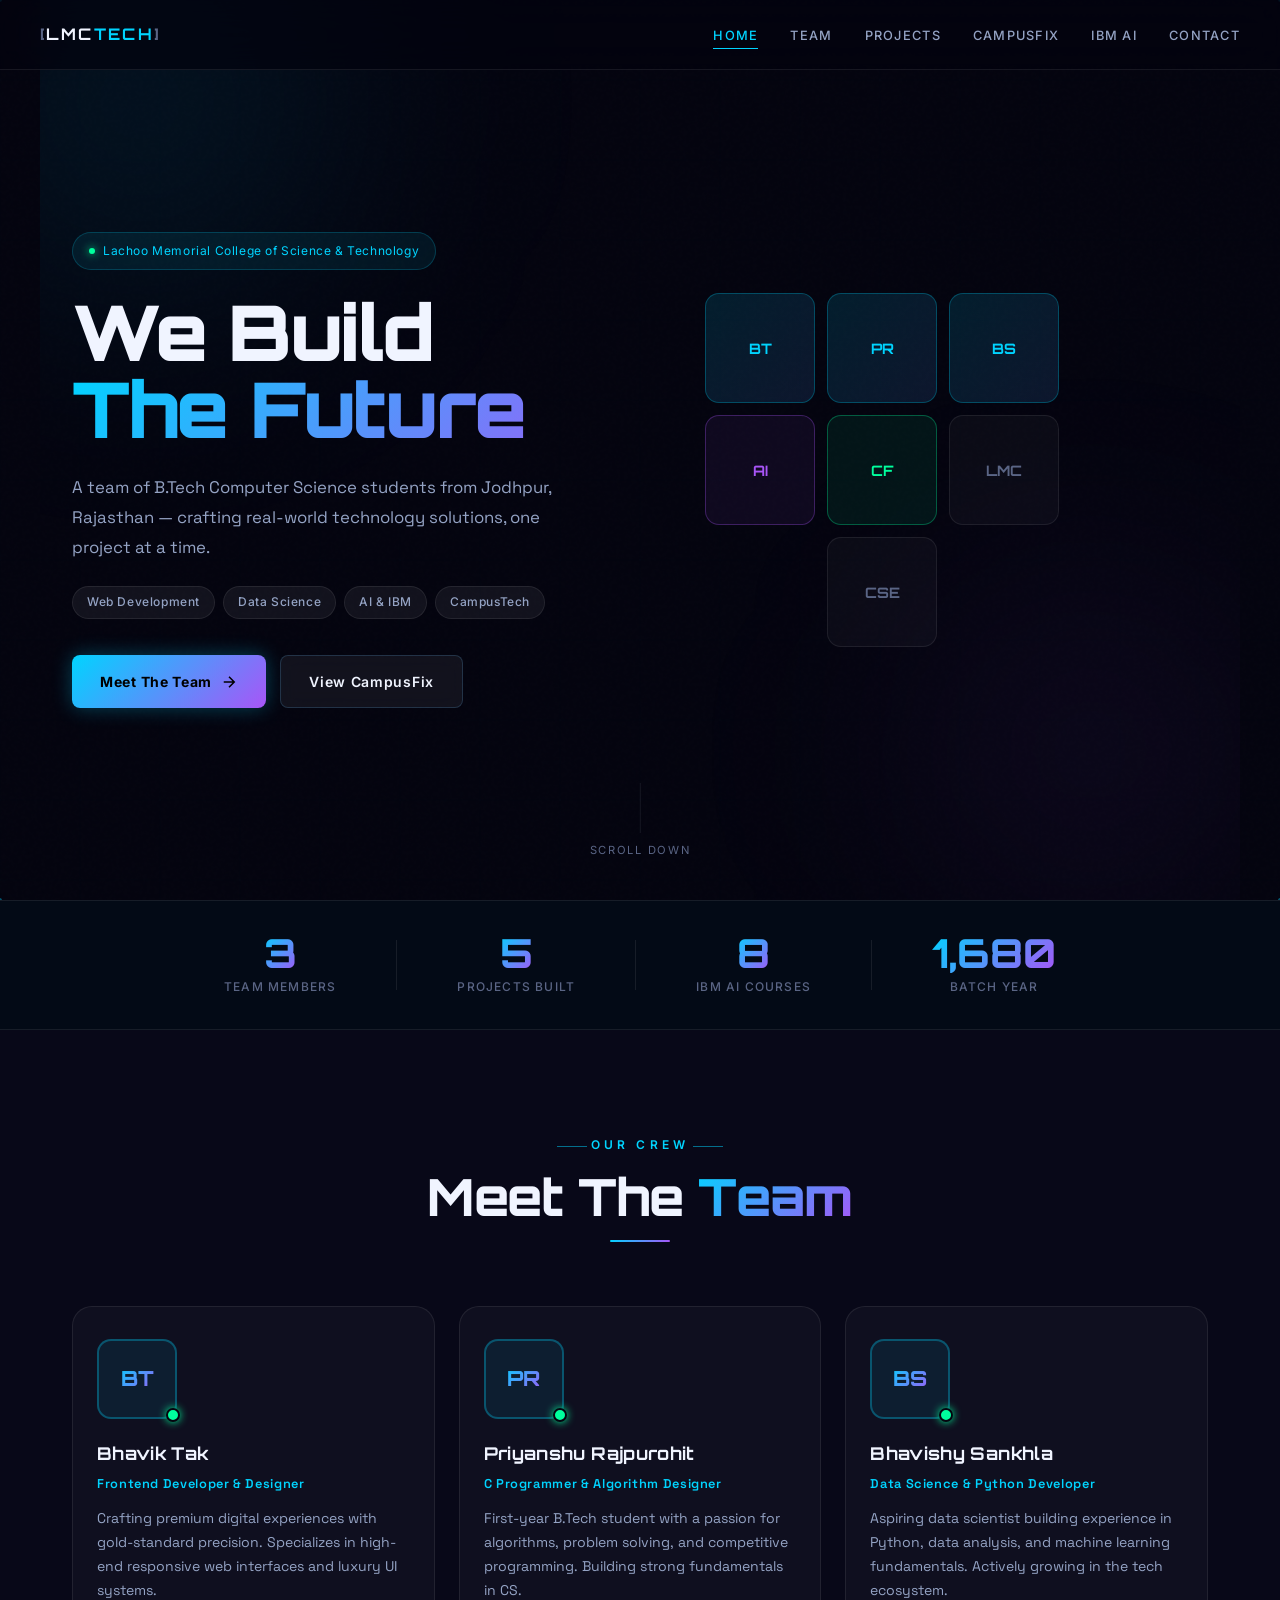
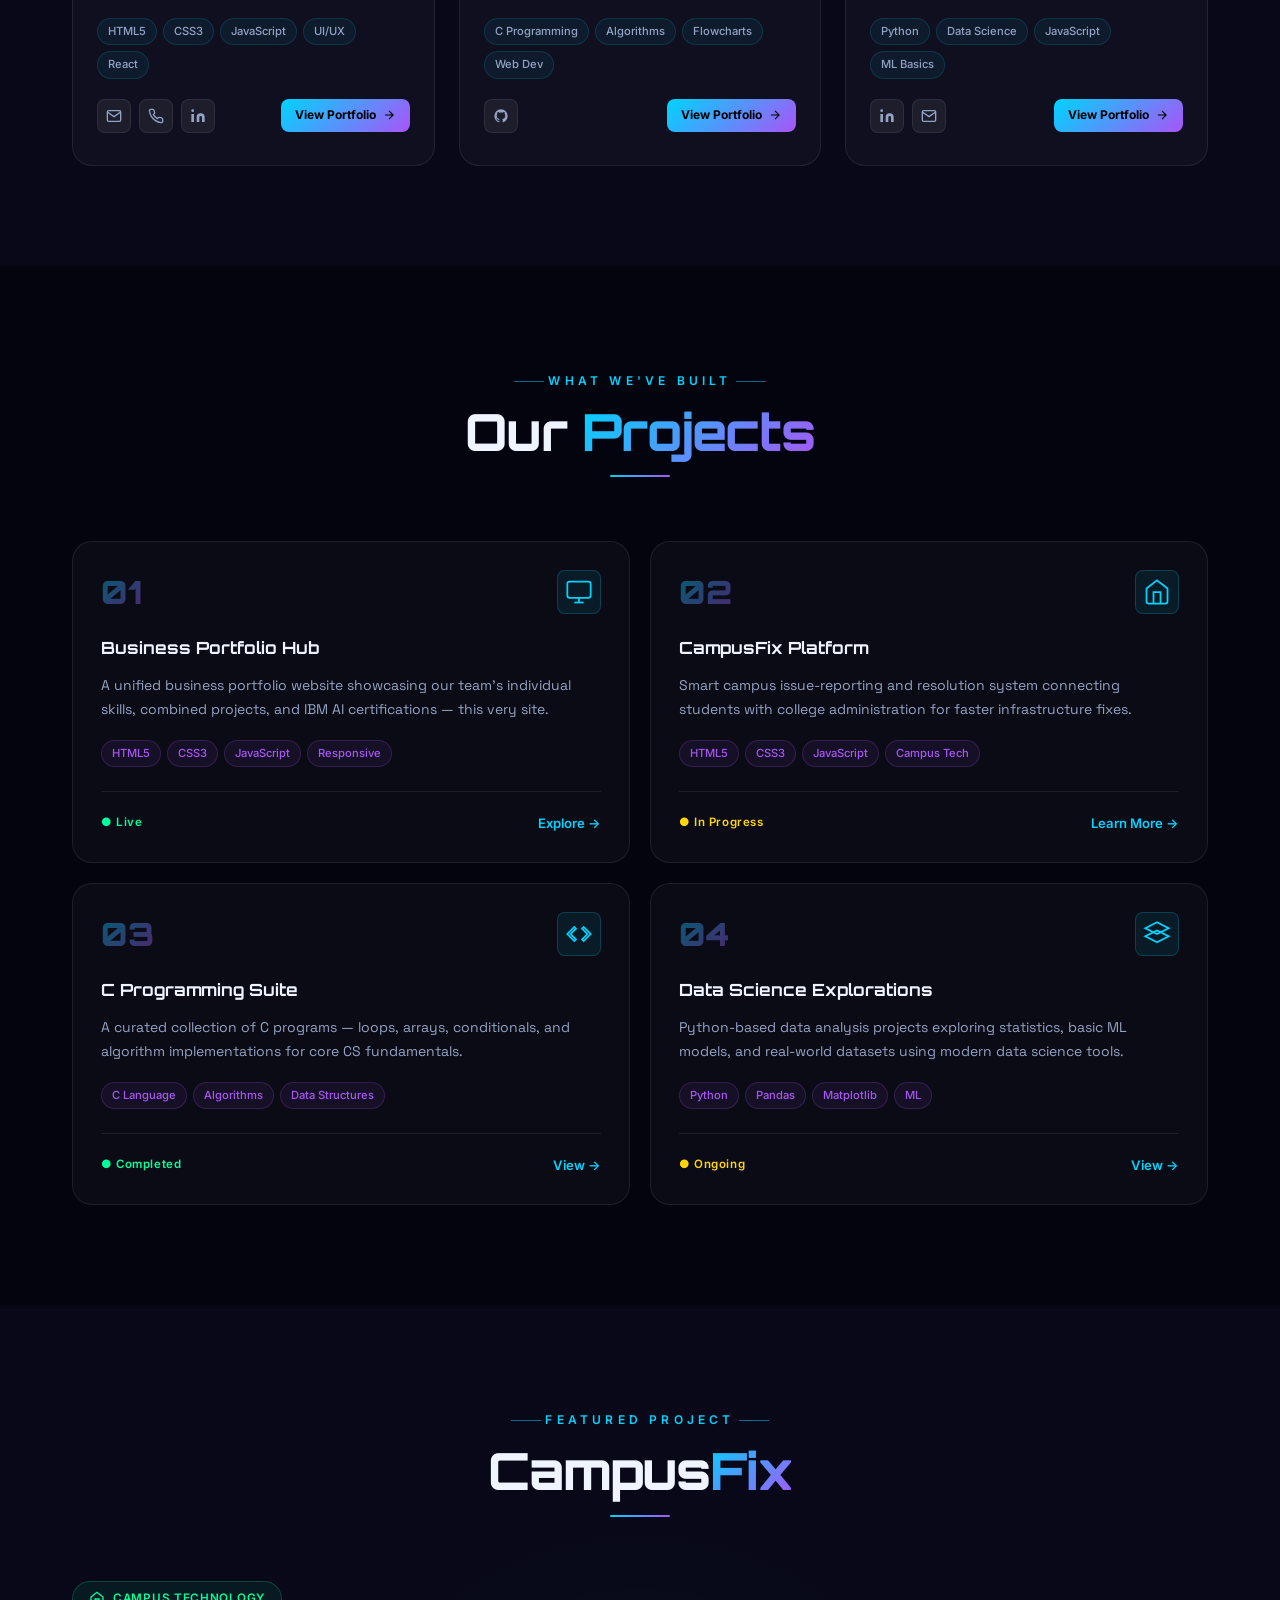
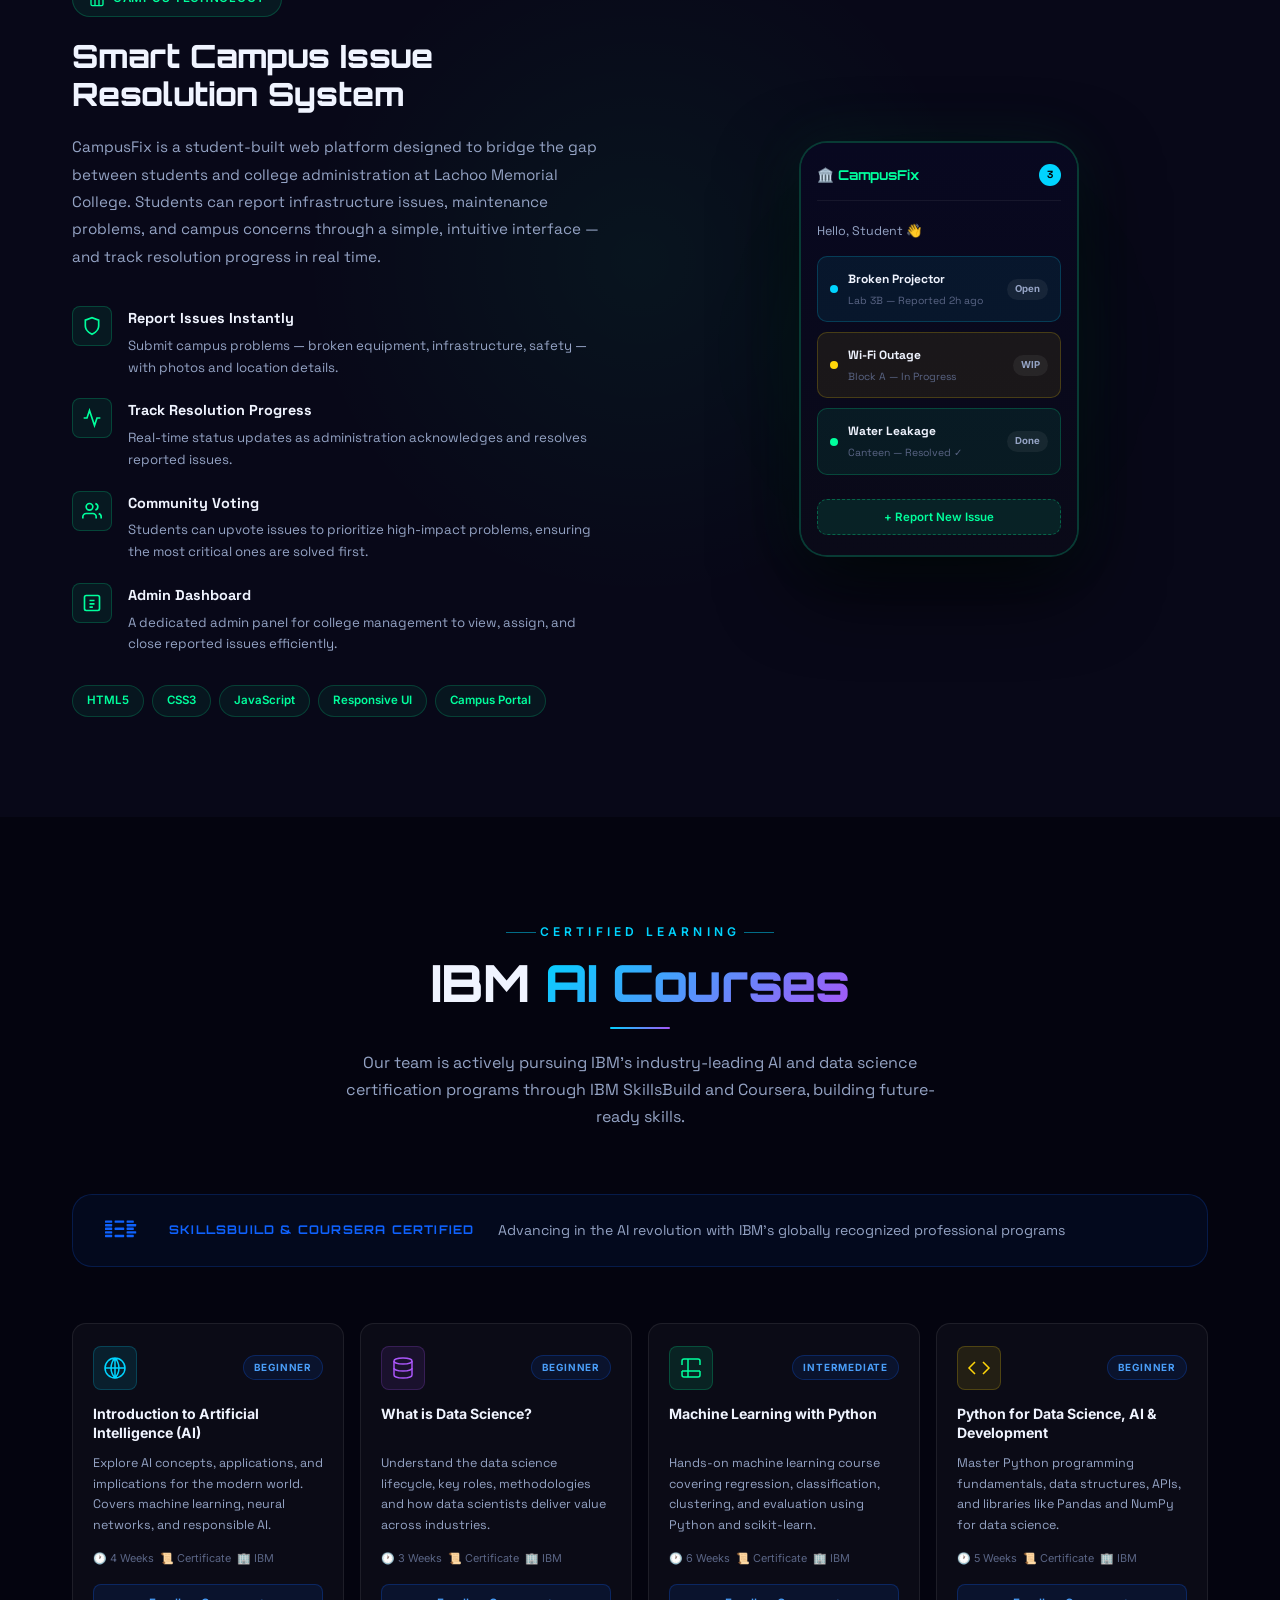
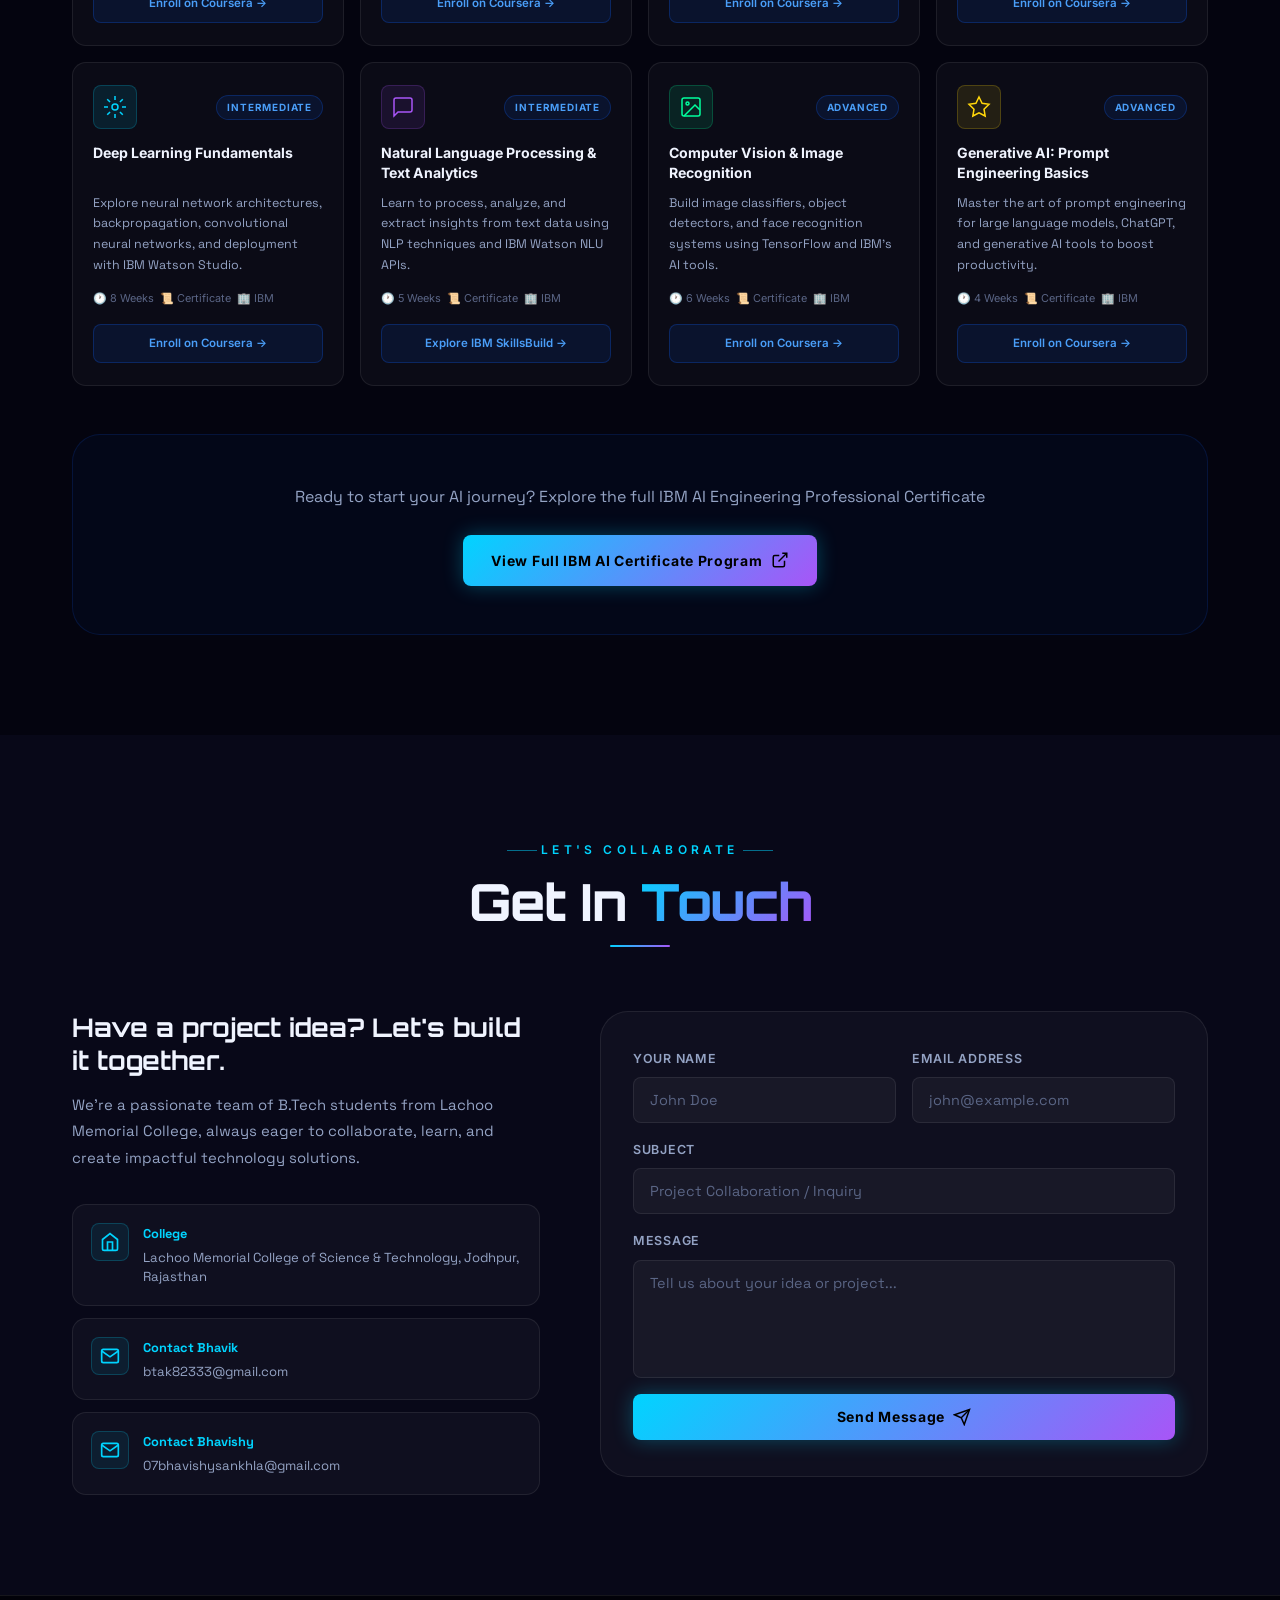
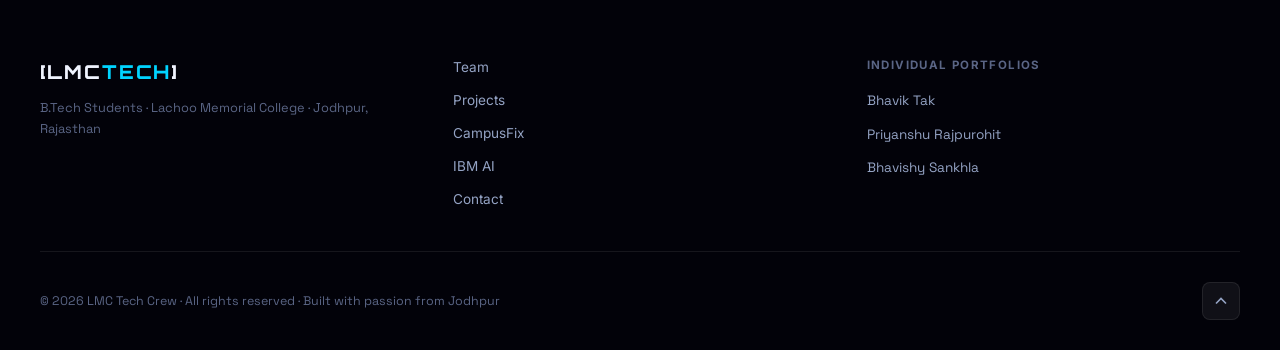
==== commit c247c29c: "Update index.html" ====
--- a/index.html
+++ b/index.html
@@ -191,7 +191,7 @@
                   <circle cx="4" cy="4" r="2" />
                 </svg>
               </a>
-<a href="../bhavik%20prtfolio/index.html" class="member-portfolio-btn" id="bhavikPortfolio" target="_blank" rel="noopener">
+<a href="bhavik%20prtfolio/index.html" class="member-portfolio-btn" id="bhavikPortfolio" target="_blank" rel="noopener">
                 View Portfolio <svg width="14" height="14" viewBox="0 0 24 24" fill="none" stroke="currentColor"
                   stroke-width="2">
                   <path d="M5 12h14M12 5l7 7-7 7" />
@@ -226,7 +226,7 @@
                     d="M12 2A10 10 0 002 12c0 4.42 2.87 8.17 6.84 9.5.5.08.66-.23.66-.5v-1.69c-2.77.6-3.36-1.34-3.36-1.34-.46-1.16-1.11-1.47-1.11-1.47-.91-.62.07-.6.07-.6 1 .07 1.53 1.03 1.53 1.03.87 1.52 2.34 1.07 2.91.83.09-.65.35-1.09.63-1.34-2.22-.25-4.55-1.11-4.55-4.92 0-1.11.38-2 1.03-2.71-.1-.25-.45-1.29.1-2.64 0 0 .84-.27 2.75 1.02.79-.22 1.65-.33 2.5-.33.85 0 1.71.11 2.5.33 1.91-1.29 2.75-1.02 2.75-1.02.55 1.35.2 2.39.1 2.64.65.71 1.03 1.6 1.03 2.71 0 3.82-2.34 4.66-4.57 4.91.36.31.69.92.69 1.85V21c0 .27.16.59.67.5C19.14 20.16 22 16.42 22 12A10 10 0 0012 2z" />
                 </svg>
               </a>
-<a href="../Priyanshu%20Portfolio/index.html" class="member-portfolio-btn" id="priyanshuPortfolio" target="_blank" rel="noopener">
+<a href="Priyanshu%20Portfolio/index.html" class="member-portfolio-btn" id="priyanshuPortfolio" target="_blank" rel="noopener">
                 View Portfolio <svg width="14" height="14" viewBox="0 0 24 24" fill="none" stroke="currentColor"
                   stroke-width="2">
                   <path d="M5 12h14M12 5l7 7-7 7" />
@@ -267,7 +267,7 @@
                   <polyline points="22,6 12,13 2,6" />
                 </svg>
               </a>
-<a href="../Bhavishy%20portfolio/index.html" class="member-portfolio-btn" id="bhavishyPortfolio" target="_blank" rel="noopener">
+<a href="Bhavishy%20portfolio/index.html" class="member-portfolio-btn" id="bhavishyPortfolio" target="_blank" rel="noopener">
                 View Portfolio <svg width="14" height="14" viewBox="0 0 24 24" fill="none" stroke="currentColor"
                   stroke-width="2">
                   <path d="M5 12h14M12 5l7 7-7 7" />
@@ -866,4 +866,4 @@
   <script src="script.js"></script>
 </body>
 
-</html>+</html>
